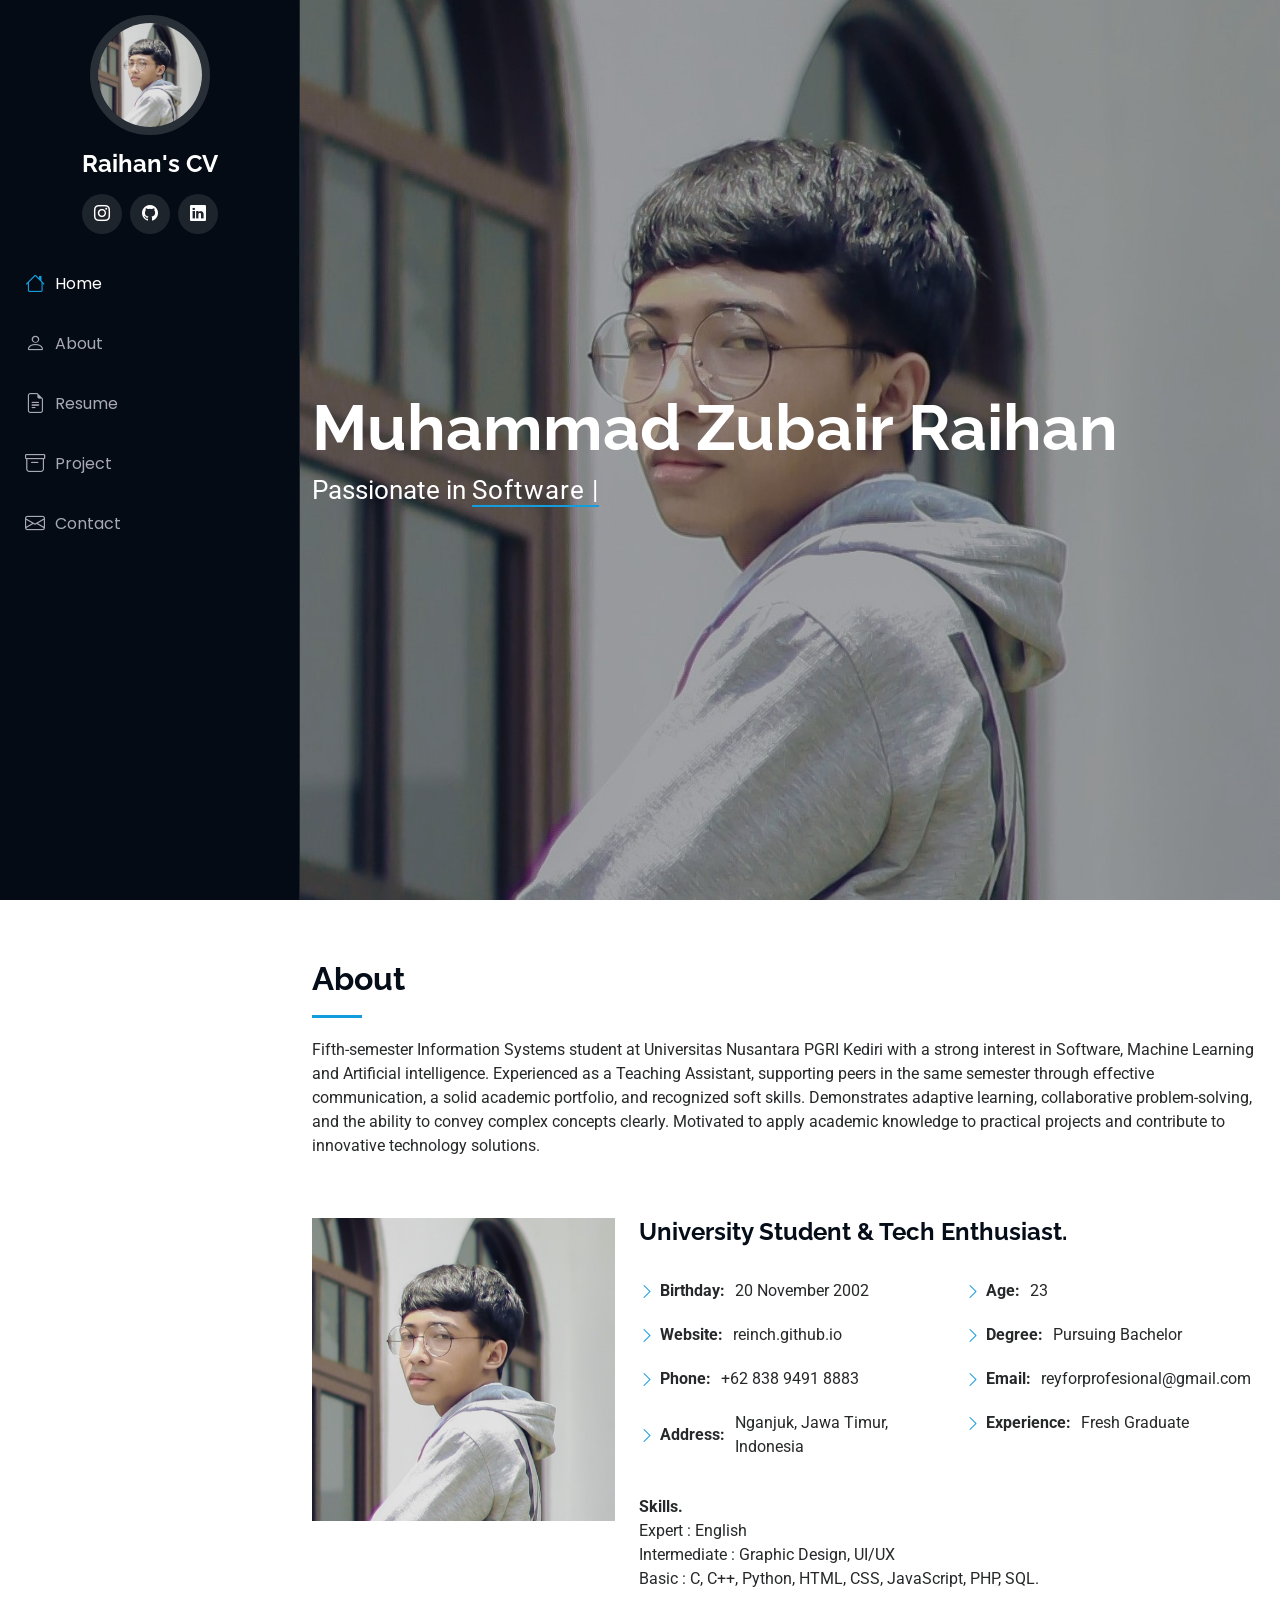
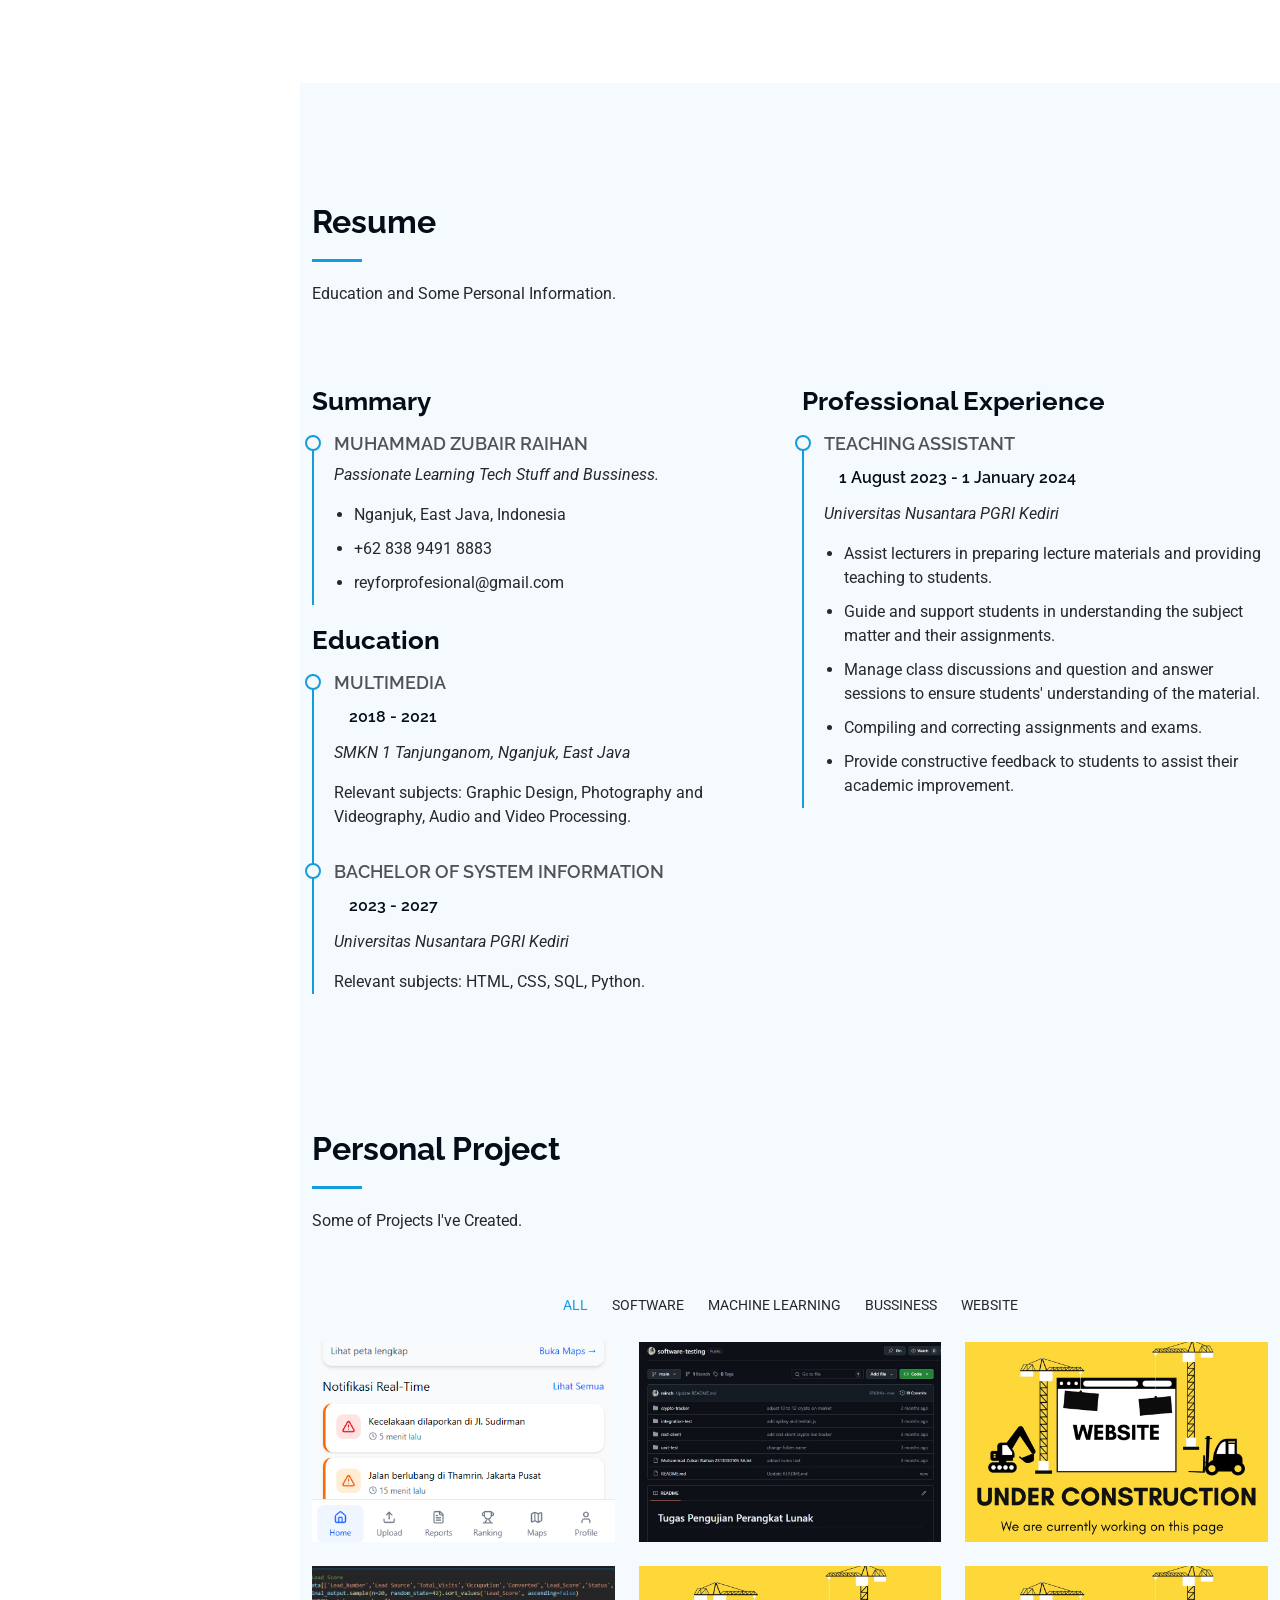
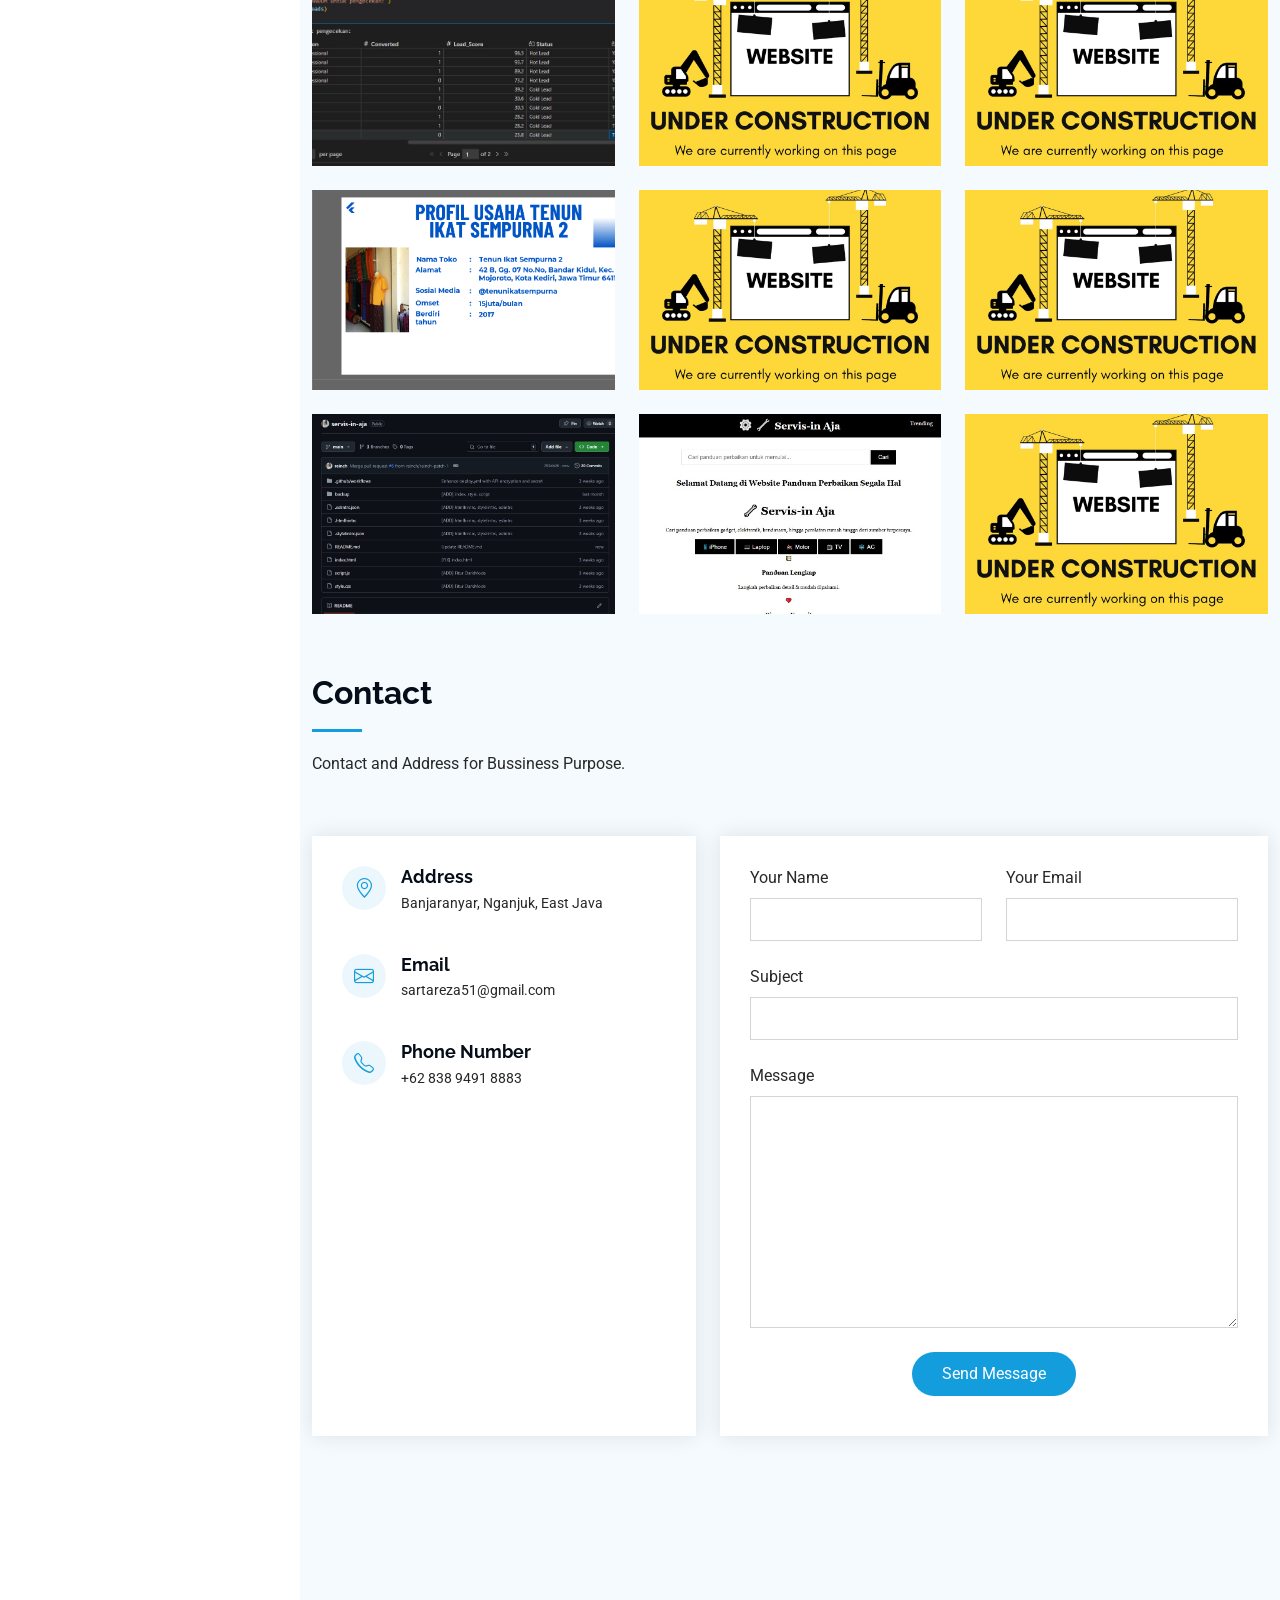
==== index.html @ 05c30c65 "[ADJUST] about" ====
<!DOCTYPE html>
<html lang="en">

<head>
  <meta charset="utf-8">
  <meta content="width=device-width, initial-scale=1.0" name="viewport">
  <title>CV - Muhamamd Zubair Raihan</title>
  <meta content="" name="description">
  <meta content="" name="keywords">

  <!-- Favicons -->
  <link href="assets/img/favicon.png" rel="icon">
  <link href="assets/img/apple-touch-icon.png" rel="apple-touch-icon">

  <!-- Fonts -->
  <link href="https://fonts.googleapis.com" rel="preconnect">
  <link href="https://fonts.gstatic.com" rel="preconnect" crossorigin>
  <link href="https://fonts.googleapis.com/css2?family=Roboto:ital,wght@0,100;0,300;0,400;0,500;0,700;0,900;1,100;1,300;1,400;1,500;1,700;1,900&family=Poppins:ital,wght@0,100;0,200;0,300;0,400;0,500;0,600;0,700;0,800;0,900;1,100;1,200;1,300;1,400;1,500;1,600;1,700;1,800;1,900&family=Raleway:ital,wght@0,100;0,200;0,300;0,400;0,500;0,600;0,700;0,800;0,900;1,100;1,200;1,300;1,400;1,500;1,600;1,700;1,800;1,900&display=swap" rel="stylesheet">

  <!-- Vendor CSS Files -->
  <link href="assets/vendor/bootstrap/css/bootstrap.min.css" rel="stylesheet">
  <link href="assets/vendor/bootstrap-icons/bootstrap-icons.css" rel="stylesheet">
  <link href="assets/vendor/aos/aos.css" rel="stylesheet">
  <link href="assets/vendor/glightbox/css/glightbox.min.css" rel="stylesheet">
  <link href="assets/vendor/swiper/swiper-bundle.min.css" rel="stylesheet">

  <!-- Main CSS File -->
  <link href="assets/css/main.css" rel="stylesheet">

</head>

<body class="index-page">

  <header id="header" class="header dark-background d-flex flex-column">
    <i class="header-toggle d-xl-none bi bi-list"></i>

    <div class="profile-img">
      <img src="assets/img/my-profile-img.jpg" alt="" class="img-fluid rounded-circle">
    </div>

    <a href="index.html" class="logo d-flex align-items-center justify-content-center">
      <!-- Uncomment the line below if you also wish to use an image logo -->
      <!-- <img src="assets/img/logo.png" alt=""> -->
      <h1 class="sitename">Raihan's CV</h1>
    </a>

    <div class="social-links text-center">
      <a href="https://www.instagram.com/mz.raihans/" class="instagram"><i class="bi bi-instagram"></i></a>
      <a href="https://github.com/reinch" class="github"><i class="bi bi-github"></i></a>
      <!-- <a href="https://www.facebook.com/Reyhandelsantrye" class="facebook"><i class="bi bi-facebook"></i></a> -->
      <a href="https://www.linkedin.com/in/muhammad-zubair-raihan-2553182a0/" class="linkedin"><i class="bi bi-linkedin"></i></a>
    </div>

    <nav id="navmenu" class="navmenu">
      <ul>
        <li><a href="#home" class="active"><i class="bi bi-house navicon"></i>Home</a></li>
        <li><a href="#about"><i class="bi bi-person navicon"></i> About</a></li>
        <li><a href="#resume"><i class="bi bi-file-earmark-text navicon"></i> Resume</a></li>
        <li><a href="#portfolio"><i class="bi bi-archive navicon"></i> Project</a></li>
        <li><a href="#contact"><i class="bi bi-envelope navicon"></i> Contact</a></li>
      </ul>
    </nav>

  </header>

  <main class="main">

    <!-- Hero Section -->
    <section id="home" class="home section dark-background">

      <img src="assets/img/home-bg.jpg" alt="" data-aos="fade-in" class="">

      <div class="container" data-aos="fade-up" data-aos-delay="100">
        <h2>Muhammad Zubair Raihan</h2>
        <p>Passionate in <span class="typed" data-typed-items="Software Engineering, Bussiness, Machine Learning, Robotic Automation">Designer</span><span class="typed-cursor typed-cursor--blink" aria-hidden="true"></span><span class="typed-cursor typed-cursor--blink" aria-hidden="true"></span></p>
      </div>

    </section><!-- /Hero Section -->

    <!-- About Section -->
    <section id="about" class="about section">

      <!-- Section Title -->
      <div class="container section-title" data-aos="fade-up">
        <h2>About</h2>
        <p>Fifth-semester Information Systems student at Universitas Nusantara PGRI Kediri with a strong interest in Software, Machine Learning and Artificial intelligence. Experienced as a Teaching Assistant, supporting peers in the same semester through effective communication, a solid academic portfolio, and recognized soft skills. Demonstrates adaptive learning, collaborative problem-solving, and the ability to convey complex concepts clearly. Motivated to apply academic knowledge to practical projects and contribute to innovative technology solutions.</p>
      </div><!-- End Section Title -->

      <div class="container" data-aos="fade-up" data-aos-delay="100">

        <div class="row gy-4 justify-content-center">
          <div class="col-lg-4">
            <img src="assets/img/my-profile-img.jpg" class="img-fluid" alt="">
          </div>
          <div class="col-lg-8 content">
            <h2>University Student &amp; Tech Enthusiast.</h2> <br>
            <!--             <p class="fst-italic py-3">
              A short profile about me :
            </p> -->
            <div class="row">
              <div class="col-lg-6">
                <ul>
                  <li><i class="bi bi-chevron-right"></i> <strong>Birthday:</strong> <span>20 November 2002</span></li>
                  <li><i class="bi bi-chevron-right"></i> <strong>Website:</strong> <span>reinch.github.io</span></li>
                  <li><i class="bi bi-chevron-right"></i> <strong>Phone:</strong> <span>+62 838 9491 8883</span></li>
                  <li><i class="bi bi-chevron-right"></i> <strong>Address:</strong> <span>Nganjuk, Jawa Timur, Indonesia</span></li>
                </ul>
              </div>
              <div class="col-lg-6">
                <ul>
                  <li><i class="bi bi-chevron-right"></i> <strong>Age:</strong> <span>23</span></li>
                  <li><i class="bi bi-chevron-right"></i> <strong>Degree:</strong> <span>Pursuing Bachelor</span></li>
                  <li><i class="bi bi-chevron-right"></i> <strong>Email:</strong> <span>reyforprofesional@gmail.com</span></li>
                  <li><i class="bi bi-chevron-right"></i> <strong>Experience:</strong> <span>Fresh Graduate</span></li>
                </ul>
              </div>
            </div>
            <p class="py-3">
              <b>Skills.</b><br>
              Expert : English <br>
              Intermediate : Graphic Design, UI/UX<br>
              Basic : C, C++, Python, HTML, CSS, JavaScript, PHP, SQL.
            </p>
          </div>
        </div>

      </div>

    </section><!-- /About Section -->

    <!-- Skills Section -->
    <section id="skills" class="skills section light-background">

    <!-- Resume Section -->
    <section id="resume" class="resume section">

      <!-- Section Title -->
      <div class="container section-title" data-aos="fade-up">
        <h2>Resume</h2>
        <p>Education and Some Personal Information.</p>
      </div><!-- End Section Title -->

      <div class="container">

        <div class="row">

          <div class="col-lg-6" data-aos="fade-up" data-aos-delay="100">
            <h3 class="resume-title">Summary</h3>

            <div class="resume-item pb-0">
              <h4>Muhammad Zubair Raihan</h4>
              <p><em>Passionate Learning Tech Stuff and Bussiness.</em></p>
              <ul>
                <li>Nganjuk, East Java, Indonesia</li>
                <li>+62 838 9491 8883</li>
                <li>reyforprofesional@gmail.com</li>
              </ul>
            </div><!-- Edn Resume Item -->

            <h3 class="resume-title">Education</h3>
            <div class="resume-item">
              <h4>Multimedia</h4>
              <h5>2018 - 2021</h5>
              <p><em>SMKN 1 Tanjunganom, Nganjuk, East Java</em></p>
              <p>Relevant subjects: Graphic Design, Photography and Videography, Audio and Video Processing.</p>
            </div><!-- Edn Resume Item -->

            <div class="resume-item">
              <h4>Bachelor of System Information</h4>
              <h5>2023 - 2027</h5>
              <p><em>Universitas Nusantara PGRI Kediri</em></p>
              <p>Relevant subjects: HTML, CSS, SQL, Python.</p>
            </div><!-- Edn Resume Item -->

          </div>

          <div class="col-lg-6" data-aos="fade-up" data-aos-delay="200">
            <h3 class="resume-title">Professional Experience</h3>
            <div class="resume-item">
              <h4>Teaching Assistant</h4>
              <h5>1 August 2023 - 1 January 2024</h5>
              <p><em>Universitas Nusantara PGRI Kediri</em></p>
              <ul>
                  <li>Assist lecturers in preparing lecture materials and providing teaching to students.</li> 
                  <li>Guide and support students in understanding the subject matter and their assignments.</li> 
                  <li>Manage class discussions and question and answer sessions to ensure students' understanding of the material.</li> 
                  <li>Compiling and correcting assignments and exams.</li>
                  <li>Provide constructive feedback to students to assist their academic improvement. </li>
              </ul>
            </div><!-- Edn Resume Item -->

            </div><!-- Edn Resume Item -->

          </div>

        </div>

      </div>

    </section><!-- /Resume Section -->

    <!-- Portfolio Section -->
    <section id="portfolio" class="portfolio section light-background">

      <!-- Section Title -->
      <div class="container section-title" data-aos="fade-up">
        <h2>Personal Project</h2>
        <p>Some of Projects I've Created.</p>
      </div>
      <!-- End Section Title -->

      <div class="container">

        <div class="isotope-layout" data-default-filter="*" data-layout="masonry" data-sort="original-order">

          <ul class="portfolio-filters isotope-filters" data-aos="fade-up" data-aos-delay="100">
            <li data-filter="*" class="filter-active">All </li>
            <li data-filter=".filter-app">Software</li>
            <li data-filter=".filter-product">Machine Learning</li>
            <li data-filter=".filter-branding">Bussiness</li>
            <li data-filter=".filter-books">Website</li>
          </ul><!-- End Portfolio Filters -->

          <div class="row gy-4 isotope-container" data-aos="fade-up" data-aos-delay="200">

            <div class="col-lg-4 col-md-6 portfolio-item isotope-item filter-app">
              <div class="portfolio-content h-100">
                <img src="assets/img/portfolio/app-1.jpg" class="img-fluid" alt="">
                <div class="portfolio-info">
                  <h4>Desain 1</h4>
                  <p>UI/UX Designer AI Safety Road Software</p>
                  <a href="assets/img/portfolio/app-1.jpg" title="App 1" data-gallery="portfolio-gallery-app" class="glightbox preview-link"><i class="bi bi-zoom-in"></i></a>
                  <a href="portfolio-details.html" title="More Details" class="details-link"><i class="bi bi-link-45deg"></i></a>
                </div>
              </div>
            </div><!-- End Portfolio Item -->

                        <div class="col-lg-4 col-md-6 portfolio-item isotope-item filter-app">
              <div class="portfolio-content h-100">
                <img src="assets/img/portfolio/app-2.jpg" class="img-fluid" alt="">
                <div class="portfolio-info">
                  <h4>Software Testing</h4>
                  <p>Testing a Software Using Selenium IDE, Apache Jmeter, and PHP Unit.</p>
                  <a href="assets/img/portfolio/app-2.jpg" title="App 2" data-gallery="portfolio-gallery-app" class="glightbox preview-link"><i class="bi bi-zoom-in"></i></a>
                  <a href="portfolio-details.html" title="More Details" class="details-link"><i class="bi bi-link-45deg"></i></a>
                </div>
              </div>
            </div><!-- End Portfolio Item -->

                        <div class="col-lg-4 col-md-6 portfolio-item isotope-item filter-app">
              <div class="portfolio-content h-100">
                <img src="assets/img/portfolio/app-3.jpg" class="img-fluid" alt="">
                <div class="portfolio-info">
                  <h4>App 3</h4>
                  <p>Lorem ipsum, dolor sit amet consectetur</p>
                  <a href="assets/img/portfolio/app-3.jpg" title="App 3" data-gallery="portfolio-gallery-app" class="glightbox preview-link"><i class="bi bi-zoom-in"></i></a>
                  <a href="portfolio-details.html" title="More Details" class="details-link"><i class="bi bi-link-45deg"></i></a>
                </div>
              </div>
            </div><!-- End Portfolio Item -->

            <div class="col-lg-4 col-md-6 portfolio-item isotope-item filter-product">
              <div class="portfolio-content h-100">
                <img src="assets/img/portfolio/product-1.jpg" class="img-fluid" alt="">
                <div class="portfolio-info">
                  <h4>Machine Learning</h4>
                  <p>Otomisasi Agen Properti</p>
                  <a href="assets/img/portfolio/product-1.jpg" title="Product 1" data-gallery="portfolio-gallery-product" class="glightbox preview-link"><i class="bi bi-zoom-in"></i></a>
                  <a href="portfolio-details.html" title="More Details" class="details-link"><i class="bi bi-link-45deg"></i></a>
                </div>
              </div>
            </div><!-- End Portfolio Item -->

                        <div class="col-lg-4 col-md-6 portfolio-item isotope-item filter-product">
              <div class="portfolio-content h-100">
                <img src="assets/img/portfolio/product-2.jpg" class="img-fluid" alt="">
                <div class="portfolio-info">
                  <h4>Product 2</h4>
                  <p>Lorem ipsum, dolor sit amet consectetur</p>
                  <a href="assets/img/portfolio/product-2.jpg" title="Product 2" data-gallery="portfolio-gallery-product" class="glightbox preview-link"><i class="bi bi-zoom-in"></i></a>
                  <a href="portfolio-details.html" title="More Details" class="details-link"><i class="bi bi-link-45deg"></i></a>
                </div>
              </div>
            </div><!-- End Portfolio Item -->

                        <div class="col-lg-4 col-md-6 portfolio-item isotope-item filter-product">
              <div class="portfolio-content h-100">
                <img src="assets/img/portfolio/product-3.jpg" class="img-fluid" alt="">
                <div class="portfolio-info">
                  <h4>Product 3</h4>
                  <p>Lorem ipsum, dolor sit amet consectetur</p>
                  <a href="assets/img/portfolio/product-3.jpg" title="Product 3" data-gallery="portfolio-gallery-product" class="glightbox preview-link"><i class="bi bi-zoom-in"></i></a>
                  <a href="portfolio-details.html" title="More Details" class="details-link"><i class="bi bi-link-45deg"></i></a>
                </div>
              </div>
            </div><!-- End Portfolio Item -->

            <div class="col-lg-4 col-md-6 portfolio-item isotope-item filter-branding">
              <div class="portfolio-content h-100">
                <img src="assets/img/portfolio/branding-1.jpg" class="img-fluid" alt="">
                <div class="portfolio-info">
                  <h4>Analisa Bisnis</h4>
                  <p>Analisa Bisnis Tenun Ikat Kediri</p>
                  <a href="assets/img/portfolio/branding-1.jpg" title="Branding 1" data-gallery="portfolio-gallery-branding" class="glightbox preview-link"><i class="bi bi-zoom-in"></i></a>
                  <a href="portfolio-details.html" title="More Details" class="details-link"><i class="bi bi-link-45deg"></i></a>
                </div>
              </div>
            </div><!-- End Portfolio Item -->

            <div class="col-lg-4 col-md-6 portfolio-item isotope-item filter-branding">
              <div class="portfolio-content h-100">
                <img src="assets/img/portfolio/branding-2.jpg" class="img-fluid" alt="">
                <div class="portfolio-info">
                  <h4>Branding 2</h4>
                  <p>Lorem ipsum, dolor sit amet consectetur</p>
                  <a href="assets/img/portfolio/branding-2.jpg" title="Branding 2" data-gallery="portfolio-gallery-branding" class="glightbox preview-link"><i class="bi bi-zoom-in"></i></a>
                  <a href="portfolio-details.html" title="More Details" class="details-link"><i class="bi bi-link-45deg"></i></a>
                </div>
              </div>
            </div><!-- End Portfolio Item -->

            <div class="col-lg-4 col-md-6 portfolio-item isotope-item filter-branding">
              <div class="portfolio-content h-100">
                <img src="assets/img/portfolio/branding-3.jpg" class="img-fluid" alt="">
                <div class="portfolio-info">
                  <h4>Branding 3</h4>
                  <p>Lorem ipsum, dolor sit amet consectetur</p>
                  <a href="assets/img/portfolio/branding-3.jpg" title="Branding 2" data-gallery="portfolio-gallery-branding" class="glightbox preview-link"><i class="bi bi-zoom-in"></i></a>
                  <a href="portfolio-details.html" title="More Details" class="details-link"><i class="bi bi-link-45deg"></i></a>
                </div>
              </div>
            </div><!-- End Portfolio Item -->

            <div class="col-lg-4 col-md-6 portfolio-item isotope-item filter-books">
              <div class="portfolio-content h-100">
                <img src="assets/img/portfolio/books-1.jpg" class="img-fluid" alt="">
                <div class="portfolio-info">
                  <h4>Nasa Rest Client</h4>
                  <p>Website Rest Client Dengan Memanfaatkan API Public Nasa.</p>
                  <a href="assets/img/portfolio/books-1.jpg" title="Branding 1" data-gallery="portfolio-gallery-book" class="glightbox preview-link"><i class="bi bi-zoom-in"></i></a>
                  <a href="portfolio-details.html" title="More Details" class="details-link"><i class="bi bi-link-45deg"></i></a>
                </div>
              </div>
            </div><!-- End Portfolio Item -->

            <div class="col-lg-4 col-md-6 portfolio-item isotope-item filter-books">
              <div class="portfolio-content h-100">
                <img src="assets/img/portfolio/books-2.jpg" class="img-fluid" alt="">
                <div class="portfolio-info">
                  <h4>Servisin Aja Rest Client Website</h4>
                  <p>Website Pencarian Segala Jenis Perbaikan Dengan Menggunakan Public API ifixit.</p>
                  <a href="assets/img/portfolio/books-2.jpg" title="Branding 2" data-gallery="portfolio-gallery-book" class="glightbox preview-link"><i class="bi bi-zoom-in"></i></a>
                  <a href="portfolio-details.html" title="More Details" class="details-link"><i class="bi bi-link-45deg"></i></a>
                </div>
              </div>
            </div><!-- End Portfolio Item -->

            <div class="col-lg-4 col-md-6 portfolio-item isotope-item filter-books">
              <div class="portfolio-content h-100">
                <img src="assets/img/portfolio/books-3.jpg" class="img-fluid" alt="">
                <div class="portfolio-info">
                  <h4>Books 3</h4>
                  <p>Lorem ipsum, dolor sit amet consectetur</p>
                  <a href="assets/img/portfolio/books-3.jpg" title="Branding 3" data-gallery="portfolio-gallery-book" class="glightbox preview-link"><i class="bi bi-zoom-in"></i></a>
                  <a href="portfolio-details.html" title="More Details" class="details-link"><i class="bi bi-link-45deg"></i></a>
                </div>
              </div>
            </div><!-- End Portfolio Item -->

          </div><!-- End Portfolio Container -->

        </div>

      </div>

    <!-- Contact Section -->
    <section id="contact" class="contact section">

      <!-- Section Title -->
      <div class="container section-title" data-aos="fade-up">
        <h2>Contact</h2>
        <p>Contact and Address for Bussiness Purpose.</p>
      </div><!-- End Section Title -->

      <div class="container" data-aos="fade-up" data-aos-delay="100">

        <div class="row gy-4">

          <div class="col-lg-5">

            <div class="info-wrap">
              <div class="info-item d-flex" data-aos="fade-up" data-aos-delay="200">
                <i class="bi bi-geo-alt flex-shrink-0"></i>
                <div>
                  <h3>Address</h3>
                  <p>Banjaranyar, Nganjuk, East Java</p>
                </div>
              </div><!-- End Info Item -->

              <div class="info-item d-flex" data-aos="fade-up" data-aos-delay="300">
                <i class="bi bi-envelope flex-shrink-0"></i>
                <div>
                  <h3>Email</h3>
                  <p>sartareza51@gmail.com</p>
                </div>
              </div><!-- End Info Item -->

              <div class="info-item d-flex" data-aos="fade-up" data-aos-delay="400">
                <i class="bi bi-telephone flex-shrink-0"></i>
                <div>
                  <h3>Phone Number</h3>
                  <p>+62 838 9491 8883</p>
                </div>
              </div><!-- End Info Item -->

              <iframe src="https://www.google.com/maps/embed?pb=!1m14!1m12!1m3!1d988.6064038178114!2d111.9913682015948!3d-7.637294109915588!2m3!1f0!2f0!3f0!3m2!1i1024!2i768!4f13.1!5e0!3m2!1sid!2sid!4v1747276596445!5m2!1sid!2sid" frameborder="0" style="border:0; width: 100%; height: 270px;" allowfullscreen="" loading="lazy" referrerpolicy="no-referrer-when-downgrade"></iframe>
            </div>
          </div>

          <div class="col-lg-7">
            <form action="forms/contact.php" method="post" class="php-email-form" data-aos="fade-up" data-aos-delay="200">
              <div class="row gy-4">

                <div class="col-md-6">
                  <label for="name-field" class="pb-2">Your Name</label>
                  <input type="text" name="name" id="name-field" class="form-control" required="">
                </div>

                <div class="col-md-6">
                  <label for="email-field" class="pb-2">Your Email</label>
                  <input type="email" class="form-control" name="email" id="email-field" required="">
                </div>

                <div class="col-md-12">
                  <label for="subject-field" class="pb-2">Subject</label>
                  <input type="text" class="form-control" name="subject" id="subject-field" required="">
                </div>

                <div class="col-md-12">
                  <label for="message-field" class="pb-2">Message</label>
                  <textarea class="form-control" name="message" rows="10" id="message-field" required=""></textarea>
                </div>

                <div class="col-md-12 text-center">
                  <div class="loading">Loading</div>
                  <div class="error-message"></div>
                  <div class="sent-message">Your message has been sent. Thank you!</div>

                  <button type="submit">Send Message</button>
                </div>

              </div>
            </form>
          </div><!-- End Contact Form -->

        </div>

      </div>

    </section><!-- /Contact Section -->

  </main>

  <!-- Scroll Top -->
  <a href="#" id="scroll-top" class="scroll-top d-flex align-items-center justify-content-center"><i class="bi bi-arrow-up-short"></i></a>

  <!-- Preloader -->
  <div id="preloader"></div>

  <!-- Vendor JS Files -->
  <script src="assets/vendor/bootstrap/js/bootstrap.bundle.min.js"></script>
  <script src="assets/vendor/php-email-form/validate.js"></script>
  <script src="assets/vendor/aos/aos.js"></script>
  <script src="assets/vendor/typed.js/typed.umd.js"></script>
  <script src="assets/vendor/purecounter/purecounter_vanilla.js"></script>
  <script src="assets/vendor/waypoints/noframework.waypoints.js"></script>
  <script src="assets/vendor/glightbox/js/glightbox.min.js"></script>
  <script src="assets/vendor/imagesloaded/imagesloaded.pkgd.min.js"></script>
  <script src="assets/vendor/isotope-layout/isotope.pkgd.min.js"></script>
  <script src="assets/vendor/swiper/swiper-bundle.min.js"></script>

  <!-- Main JS File -->
  <script src="assets/js/main.js"></script>

</body>

</html>
---- assets/css/main.css ----
/**
* Template Name: iPortfolio
* Template URL: https://bootstrapmade.com/iportfolio-bootstrap-portfolio-websites-template/
* Updated: Jun 29 2024 with Bootstrap v5.3.3
* Author: BootstrapMade.com
* License: https://bootstrapmade.com/license/
*/

/*--------------------------------------------------------------
# Font & Color Variables
# Help: https://bootstrapmade.com/color-system/
--------------------------------------------------------------*/
/* Fonts */
:root {
  --default-font: "Roboto",  system-ui, -apple-system, "Segoe UI", Roboto, "Helvetica Neue", Arial, "Noto Sans", "Liberation Sans", sans-serif, "Apple Color Emoji", "Segoe UI Emoji", "Segoe UI Symbol", "Noto Color Emoji";
  --heading-font: "Raleway",  sans-serif;
  --nav-font: "Poppins",  sans-serif;
}

/* Global Colors - The following color variables are used throughout the website. Updating them here will change the color scheme of the entire website */
:root { 
  --background-color: #ffffff; /* Background color for the entire website, including individual sections */
  --default-color: #272829; /* Default color used for the majority of the text content across the entire website */
  --heading-color: #050d18; /* Color for headings, subheadings and title throughout the website */
  --accent-color: #149ddd; /* Accent color that represents your brand on the website. It's used for buttons, links, and other elements that need to stand out */
  --surface-color: #ffffff; /* The surface color is used as a background of boxed elements within sections, such as cards, icon boxes, or other elements that require a visual separation from the global background. */
  --contrast-color: #ffffff; /* Contrast color for text, ensuring readability against backgrounds of accent, heading, or default colors. */
}

/* Nav Menu Colors - The following color variables are used specifically for the navigation menu. They are separate from the global colors to allow for more customization options */
:root {
  --nav-color: #a8a9b4;  /* The default color of the main navmenu links */
  --nav-hover-color: #ffffff; /* Applied to main navmenu links when they are hovered over or active */
  --nav-mobile-background-color: #040b14; /* Used as the background color for mobile navigation menu */
  --nav-dropdown-background-color: #040b14; /* Used as the background color for dropdown items that appear when hovering over primary navigation items */
  --nav-dropdown-color: #a8a9b4; /* Used for navigation links of the dropdown items in the navigation menu. */
  --nav-dropdown-hover-color: #ffffff; /* Similar to --nav-hover-color, this color is applied to dropdown navigation links when they are hovered over. */
}

/* Color Presets - These classes override global colors when applied to any section or element, providing reuse of the sam color scheme. */

.light-background {
  --background-color: #f4fafd;
  --surface-color: #ffffff;
}

.dark-background {
  --background-color: #040b14;
  --default-color: #ffffff;
  --heading-color: #ffffff;
  --surface-color: #151f2b;
  --contrast-color: #ffffff;
}

/* Smooth scroll */
:root {
  scroll-behavior: smooth;
}

/*--------------------------------------------------------------
# General Styling & Shared Classes
--------------------------------------------------------------*/
body {
  color: var(--default-color);
  background-color: var(--background-color);
  font-family: var(--default-font);
}

a {
  color: var(--accent-color);
  text-decoration: none;
  transition: 0.3s;
}

a:hover {
  color: color-mix(in srgb, var(--accent-color), transparent 25%);
  text-decoration: none;
}

h1,
h2,
h3,
h4,
h5,
h6 {
  color: var(--heading-color);
  font-family: var(--heading-font);
}

/* PHP Email Form Messages
------------------------------*/
.php-email-form .error-message {
  display: none;
  background: #df1529;
  color: #ffffff;
  text-align: left;
  padding: 15px;
  margin-bottom: 24px;
  font-weight: 600;
}

.php-email-form .sent-message {
  display: none;
  color: #ffffff;
  background: #059652;
  text-align: center;
  padding: 15px;
  margin-bottom: 24px;
  font-weight: 600;
}

.php-email-form .loading {
  display: none;
  background: var(--surface-color);
  text-align: center;
  padding: 15px;
  margin-bottom: 24px;
}

.php-email-form .loading:before {
  content: "";
  display: inline-block;
  border-radius: 50%;
  width: 24px;
  height: 24px;
  margin: 0 10px -6px 0;
  border: 3px solid var(--accent-color);
  border-top-color: var(--surface-color);
  animation: php-email-form-loading 1s linear infinite;
}

@keyframes php-email-form-loading {
  0% {
    transform: rotate(0deg);
  }

  100% {
    transform: rotate(360deg);
  }
}

/*--------------------------------------------------------------
# Global Header
--------------------------------------------------------------*/
.header {
  color: var(--default-color);
  background-color: var(--background-color);
  position: fixed;
  top: 0;
  left: 0;
  bottom: 0;
  padding: 0 15px;
  width: 300px;
  transition: all ease-in-out 0.3s;
  overflow-y: auto;
  z-index: 997;
  border-right: 1px solid color-mix(in srgb, var(--default-color), transparent 90%);
}

.header .profile-img img {
  margin: 15px auto;
  display: block;
  width: 120px;
  border: 8px solid color-mix(in srgb, var(--default-color), transparent 85%);
}

.header .logo {
  line-height: 1;
  margin-bottom: 15px;
}

.header .logo img {
  max-height: 32px;
  margin-right: 8px;
}

.header .logo h1 {
  font-size: 24px;
  margin: 0;
  font-weight: 700;
  color: var(--heading-color);
}

.header .social-links {
  margin: 0 0 20px 0;
}

.header .social-links a {
  font-size: 16px;
  display: inline-flex;
  align-items: center;
  justify-content: center;
  background: color-mix(in srgb, var(--default-color), transparent 90%);
  color: var(--default-color);
  margin: 0 2px;
  border-radius: 50%;
  text-align: center;
  width: 40px;
  height: 40px;
  transition: 0.3s;
}

.header .social-links a:hover {
  color: var(--contrast-color);
  background: var(--accent-color);
}

@media (min-width: 1200px) {

  .header~main,
  .header~#footer {
    margin-left: 300px;
  }
}

@media (max-width: 1199px) {
  .header {
    left: -100%;
  }
}

.header.header-show {
  left: 0;
}

.header .header-toggle {
  color: var(--contrast-color);
  background-color: var(--accent-color);
  font-size: 22px;
  display: flex;
  align-items: center;
  justify-content: center;
  width: 40px;
  height: 40px;
  border-radius: 50%;
  cursor: pointer;
  position: fixed;
  top: 15px;
  right: 15px;
  z-index: 9999;
  transition: background-color 0.3s;
}

.header .header-toggle:hover {
  color: var(--contrast-color);
  background-color: color-mix(in srgb, var(--accent-color) 90%, white 15%);
}

/*--------------------------------------------------------------
# Navigation Menu
--------------------------------------------------------------*/
.mobile-nav-toggle {
  display: none;
}

.navmenu {
  padding: 0;
  z-index: 9997;
}

.navmenu ul {
  list-style: none;
  padding: 0 0 20px 0;
  margin: 0;
}

.navmenu a,
.navmenu a:focus {
  color: var(--nav-color);
  padding: 15px 10px;
  font-family: var(--nav-font);
  font-size: 16px;
  font-weight: 400;
  display: flex;
  align-items: center;
  white-space: nowrap;
  transition: 0.3s;
  width: 100%;
}

.navmenu a .navicon,
.navmenu a:focus .navicon {
  font-size: 20px;
  margin-right: 10px;
}

.navmenu a .toggle-dropdown,
.navmenu a:focus .toggle-dropdown {
  font-size: 12px;
  line-height: 0;
  margin-left: auto;
  width: 30px;
  height: 30px;
  display: flex;
  align-items: center;
  justify-content: center;
  border-radius: 50%;
  transition: 0.3s;
  flex-shrink: 0;
  background-color: color-mix(in srgb, var(--accent-color), transparent 90%);
}

.navmenu a .toggle-dropdown:hover,
.navmenu a:focus .toggle-dropdown:hover {
  background-color: var(--accent-color);
  color: var(--contrast-color);
}

.navmenu a:hover,
.navmenu .active,
.navmenu .active:focus {
  color: var(--nav-hover-color);
}

.navmenu a:hover .navicon,
.navmenu .active .navicon,
.navmenu .active:focus .navicon {
  color: var(--accent-color);
}

.navmenu .active .toggle-dropdown,
.navmenu .active:focus .toggle-dropdown {
  background-color: var(--accent-color);
  color: var(--contrast-color);
  transform: rotate(180deg);
}

.navmenu .dropdown {
  display: block;
}

.navmenu .dropdown a,
.navmenu .dropdown a:focus {
  color: --nav-dropdown-color;
}

.navmenu .dropdown a:hover,
.navmenu .dropdown .active,
.navmenu .dropdown .active:focus {
  color: var(--nav-dropdown-hover-color);
}

.navmenu .dropdown ul {
  position: static;
  display: none;
  z-index: 99;
  padding: 5px 10px;
  margin: 5px 10px;
  background-color: var(--nav-dropdown-background-color);
  border: 1px solid color-mix(in srgb, var(--default-color), transparent 90%);
  box-shadow: none;
  transition: all 0.5s ease-in-out;
}

.navmenu .dropdown ul ul {
  background-color: rgba(33, 37, 41, 0.1);
}

.navmenu .dropdown>.dropdown-active {
  display: block;
  background-color: rgba(33, 37, 41, 0.03);
}

/*--------------------------------------------------------------
# Global Footer
--------------------------------------------------------------*/
.footer {
  color: var(--default-color);
  background-color: var(--background-color);
  font-size: 14px;
  padding: 40px 0;
  position: relative;
  border-top: 1px solid color-mix(in srgb, var(--default-color), transparent 90%);
}

.footer .copyright p {
  margin-bottom: 0;
}

.footer .credits {
  margin-top: 4px;
  font-size: 13px;
  text-align: center;
}

/*--------------------------------------------------------------
# Preloader
--------------------------------------------------------------*/
#preloader {
  position: fixed;
  inset: 0;
  z-index: 999999;
  overflow: hidden;
  background: var(--background-color);
  transition: all 0.6s ease-out;
}

#preloader:before {
  content: "";
  position: fixed;
  top: calc(50% - 30px);
  left: calc(50% - 30px);
  border: 6px solid #ffffff;
  border-color: var(--accent-color) transparent var(--accent-color) transparent;
  border-radius: 50%;
  width: 60px;
  height: 60px;
  animation: animate-preloader 1.5s linear infinite;
}

@keyframes animate-preloader {
  0% {
    transform: rotate(0deg);
  }

  100% {
    transform: rotate(360deg);
  }
}

/*--------------------------------------------------------------
# Scroll Top Button
--------------------------------------------------------------*/
.scroll-top {
  position: fixed;
  visibility: hidden;
  opacity: 0;
  right: 15px;
  bottom: -15px;
  z-index: 99999;
  background-color: var(--accent-color);
  width: 44px;
  height: 44px;
  border-radius: 50px;
  transition: all 0.4s;
}

.scroll-top i {
  font-size: 24px;
  color: var(--contrast-color);
  line-height: 0;
}

.scroll-top:hover {
  background-color: color-mix(in srgb, var(--accent-color), transparent 20%);
  color: var(--contrast-color);
}

.scroll-top.active {
  visibility: visible;
  opacity: 1;
  bottom: 15px;
}

/*--------------------------------------------------------------
# Disable aos animation delay on mobile devices
--------------------------------------------------------------*/
@media screen and (max-width: 768px) {
  [data-aos-delay] {
    transition-delay: 0 !important;
  }
}

/*--------------------------------------------------------------
# Global Page Titles & Breadcrumbs
--------------------------------------------------------------*/
.page-title {
  color: var(--default-color);
  background-color: var(--background-color);
  padding: 25px 0;
  position: relative;
}

.page-title h1 {
  font-size: 24px;
  font-weight: 700;
}

.page-title .breadcrumbs ol {
  display: flex;
  flex-wrap: wrap;
  list-style: none;
  padding: 0;
  margin: 0;
  font-size: 14px;
  font-weight: 400;
}

.page-title .breadcrumbs ol li+li {
  padding-left: 10px;
}

.page-title .breadcrumbs ol li+li::before {
  content: "/";
  display: inline-block;
  padding-right: 10px;
  color: color-mix(in srgb, var(--default-color), transparent 70%);
}

/*--------------------------------------------------------------
# Global Sections
--------------------------------------------------------------*/
section,
.section {
  color: var(--default-color);
  background-color: var(--background-color);
  padding: 60px 0;
  overflow: clip;
}

/*--------------------------------------------------------------
# Global Section Titles
--------------------------------------------------------------*/
.section-title {
  padding-bottom: 60px;
  position: relative;
}

.section-title h2 {
  font-size: 32px;
  font-weight: 700;
  margin-bottom: 20px;
  padding-bottom: 20px;
  position: relative;
}

.section-title h2:after {
  content: "";
  position: absolute;
  display: block;
  width: 50px;
  height: 3px;
  background: var(--accent-color);
  left: 0;
  bottom: 0;
}

.section-title p {
  margin-bottom: 0;
}

/*--------------------------------------------------------------
# Home Section
--------------------------------------------------------------*/
.home {
  width: 100%;
  min-height: 100vh;
  position: relative;
  padding: 80px 0;
  display: flex;
  align-items: center;
  justify-content: center;
}

.home img {
  position: absolute;
  inset: 0;
  display: block;
  width: 100%;
  height: 100%;
  object-fit: cover;
  z-index: 1;
}

.home:before {
  content: "";
  background: color-mix(in srgb, var(--background-color), transparent 70%);
  position: absolute;
  inset: 0;
  z-index: 2;
}

.home .container {
  position: relative;
  z-index: 3;
}

.home h2 {
  margin: 0;
  font-size: 64px;
  font-weight: 700;
}

.home p {
  margin: 5px 0 0 0;
  font-size: 26px;
}

.home p span {
  letter-spacing: 1px;
  border-bottom: 2px solid var(--accent-color);
}

.home .social-links {
  margin-top: 25px;
}

.home .social-links a {
  font-size: 24px;
  display: inline-block;
  color: color-mix(in srgb, var(--default-color), transparent 50%);
  line-height: 1;
  margin-right: 20px;
  transition: 0.3s;
}

.home .social-links a:hover {
  color: var(--accent-color);
}

@media (max-width: 768px) {
  .home h2 {
    font-size: 32px;
  }

  .home p {
    font-size: 20px;
  }
}

/*--------------------------------------------------------------
# About Section
--------------------------------------------------------------*/
.about .content h2 {
  font-weight: 700;
  font-size: 24px;
}

.about .content ul {
  list-style: none;
  padding: 0;
}

.about .content ul li {
  margin-bottom: 20px;
  display: flex;
  align-items: center;
}

.about .content ul strong {
  margin-right: 10px;
}

.about .content ul i {
  font-size: 16px;
  margin-right: 5px;
  color: var(--accent-color);
  line-height: 0;
}

/*--------------------------------------------------------------
# Stats Section
--------------------------------------------------------------*/
.stats .stats-item {
  padding: 30px;
  width: 100%;
}

.stats .stats-item i {
  color: var(--accent-color);
  display: block;
  font-size: 44px;
  float: left;
  line-height: 0;
}

.stats .stats-item .purecounter {
  color: var(--heading-color);
  font-size: 48px;
  line-height: 40px;
  display: block;
  font-weight: 700;
  margin-left: 60px;
}

.stats .stats-item p {
  color: color-mix(in srgb, var(--default-color), transparent 40%);
  padding: 15px 0 0 0;
  margin: 0 0 0 60px;
  font-family: var(--heading-font);
  font-size: 14px;
}

/*--------------------------------------------------------------
# Skills Section
--------------------------------------------------------------*/
.skills .progress {
  height: 60px;
  display: block;
  background: none;
  border-radius: 0;
}

.skills .progress .skill {
  color: var(--heading-color);
  padding: 0;
  margin: 0 0 6px 0;
  text-transform: uppercase;
  display: block;
  font-weight: 600;
  font-family: var(--heading-font);
}

.skills .progress .skill .val {
  float: right;
  font-style: normal;
}

.skills .progress-bar-wrap {
  background: color-mix(in srgb, var(--default-color), transparent 90%);
  height: 10px;
}

.skills .progress-bar {
  width: 1px;
  height: 10px;
  transition: 0.9s;
  background-color: var(--accent-color);
}

/*--------------------------------------------------------------
# Resume Section
--------------------------------------------------------------*/
.resume .resume-title {
  color: var(--heading-color);
  font-size: 26px;
  font-weight: 700;
  margin-top: 20px;
  margin-bottom: 20px;
}

.resume .resume-item {
  padding: 0 0 20px 20px;
  margin-top: -2px;
  border-left: 2px solid var(--accent-color);
  position: relative;
}

.resume .resume-item h4 {
  line-height: 18px;
  font-size: 18px;
  font-weight: 600;
  text-transform: uppercase;
  color: color-mix(in srgb, var(--default-color), transparent 20%);
  margin-bottom: 10px;
}

.resume .resume-item h5 {
  font-size: 16px;
  padding: 5px 15px;
  display: inline-block;
  font-weight: 600;
  margin-bottom: 10px;
}

.resume .resume-item ul {
  padding-left: 20px;
}

.resume .resume-item ul li {
  padding-bottom: 10px;
}

.resume .resume-item:last-child {
  padding-bottom: 0;
}

.resume .resume-item::before {
  content: "";
  position: absolute;
  width: 16px;
  height: 16px;
  border-radius: 50px;
  left: -9px;
  top: 0;
  background: var(--background-color);
  border: 2px solid var(--accent-color);
}

/*--------------------------------------------------------------
# Portfolio Section
--------------------------------------------------------------*/
.portfolio .portfolio-filters {
  padding: 0;
  margin: 0 auto 20px auto;
  list-style: none;
  text-align: center;
}

.portfolio .portfolio-filters li {
  cursor: pointer;
  display: inline-block;
  padding: 0;
  font-size: 14px;
  font-weight: 400;
  margin: 0 10px;
  line-height: 1;
  text-transform: uppercase;
  margin-bottom: 10px;
  transition: all 0.3s ease-in-out;
}

.portfolio .portfolio-filters li:hover,
.portfolio .portfolio-filters li.filter-active {
  color: var(--accent-color);
}

.portfolio .portfolio-filters li:first-child {
  margin-left: 0;
}

.portfolio .portfolio-filters li:last-child {
  margin-right: 0;
}

@media (max-width: 575px) {
  .portfolio .portfolio-filters li {
    font-size: 14px;
    margin: 0 5px;
  }
}

.portfolio .portfolio-content {
  position: relative;
  overflow: hidden;
  min-height: 100px; /* sesuaikan dengan kebutuhan */
  display: flex;
  flex-direction: column;
  justify-content: space-between;

}

.portfolio .portfolio-content img {
  width: 100%;
  height: 200px; /* atau gunakan aspect-ratio */
  object-fit: cover;
}

.portfolio .portfolio-info {
  flex-grow: 1;
  padding: 15px;
  display: flex;
  flex-direction: column;
  justify-content: space-between;
}


.portfolio .portfolio-content .portfolio-info {
  opacity: 0;
  position: absolute;
  inset: 0;
  z-index: 3;
  transition: all ease-in-out 0.3s;
  background: rgba(0, 0, 0, 0.6);
  padding: 15px;
}

.portfolio .portfolio-content .portfolio-info h4 {
  font-size: 14px;
  padding: 5px 10px;
  font-weight: 400;
  color: #ffffff;
  display: inline-block;
  background-color: var(--accent-color);
}

.portfolio .portfolio-content .portfolio-info p {
  position: absolute;
  bottom: 10px;
  text-align: center;
  display: inline-block;
  left: 0;
  right: 0;
  font-size: 16px;
  font-weight: 600;
  color: rgba(255, 255, 255, 0.8);
}

.portfolio .portfolio-content .portfolio-info .preview-link,
.portfolio .portfolio-content .portfolio-info .details-link {
  position: absolute;
  left: calc(50% - 40px);
  font-size: 26px;
  top: calc(50% - 14px);
  color: #fff;
  transition: 0.3s;
  line-height: 1.2;
}

.portfolio .portfolio-content .portfolio-info .preview-link:hover,
.portfolio .portfolio-content .portfolio-info .details-link:hover {
  color: var(--accent-color);
}

.portfolio .portfolio-content .portfolio-info .details-link {
  left: 50%;
  font-size: 34px;
  line-height: 0;
}

.portfolio .portfolio-content:hover .portfolio-info {
  opacity: 1;
}

.portfolio .portfolio-content:hover img {
  transform: scale(1.1);
}

/*--------------------------------------------------------------
# Services Section
--------------------------------------------------------------*/
.services .service-item {
  position: relative;
}

.services .service-item .icon {
  background: var(--accent-color);
  display: flex;
  align-items: center;
  justify-content: center;
  width: 54px;
  height: 54px;
  border-radius: 50%;
  transition: 0.5s;
  border: 1px solid var(--accent-color);
  margin-right: 20px;
}

.services .service-item .icon i {
  color: var(--contrast-color);
  font-size: 24px;
  line-height: 0;
}

.services .service-item:hover .icon {
  background: var(--surface-color);
}

.services .service-item:hover .icon i {
  color: var(--accent-color);
}

.services .service-item .title {
  font-weight: 700;
  margin-bottom: 15px;
  font-size: 18px;
}

.services .service-item .title a {
  color: var(--heading-color);
}

.services .service-item .title a:hover {
  color: var(--accent-color);
}

.services .service-item .description {
  line-height: 24px;
  font-size: 14px;
}

/*--------------------------------------------------------------
# Testimonials Section
--------------------------------------------------------------*/
.testimonials .testimonials-carousel,
.testimonials .testimonials-slider {
  overflow: hidden;
}

.testimonials .testimonial-item {
  box-sizing: content-box;
  text-align: center;
  min-height: 320px;
}

.testimonials .testimonial-item .testimonial-img {
  width: 90px;
  border-radius: 50%;
  margin: 0 auto;
}

.testimonials .testimonial-item h3 {
  font-size: 18px;
  font-weight: bold;
  margin: 10px 0 5px 0;
}

.testimonials .testimonial-item h4 {
  font-size: 14px;
  color: color-mix(in srgb, var(--default-color), transparent 20%);
  margin: 0;
}

.testimonials .testimonial-item .quote-icon-left,
.testimonials .testimonial-item .quote-icon-right {
  color: color-mix(in srgb, var(--accent-color), transparent 40%);
  font-size: 26px;
  line-height: 0;
}

.testimonials .testimonial-item .quote-icon-left {
  display: inline-block;
  left: -5px;
  position: relative;
}

.testimonials .testimonial-item .quote-icon-right {
  display: inline-block;
  right: -5px;
  position: relative;
  top: 10px;
  transform: scale(-1, -1);
}

.testimonials .testimonial-item p {
  font-style: italic;
  margin: 0 15px 15px 15px;
  padding: 20px;
  background-color: var(--surface-color);
  position: relative;
  margin-bottom: 35px;
  border-radius: 6px;
  box-shadow: 0px 2px 15px rgba(0, 0, 0, 0.1);
}

.testimonials .testimonial-item p::after {
  content: "";
  width: 0;
  height: 0;
  border-top: 20px solid var(--surface-color);
  border-right: 20px solid transparent;
  border-left: 20px solid transparent;
  position: absolute;
  bottom: -20px;
  left: calc(50% - 20px);
}

.testimonials .swiper-wrapper {
  height: auto;
}

.testimonials .swiper-pagination {
  margin-top: 40px;
  position: relative;
}

.testimonials .swiper-pagination .swiper-pagination-bullet {
  width: 12px;
  height: 12px;
  background-color: var(--background-color);
  opacity: 1;
  border: 1px solid var(--accent-color);
}

.testimonials .swiper-pagination .swiper-pagination-bullet-active {
  background-color: var(--accent-color);
}

/*--------------------------------------------------------------
# Contact Section
--------------------------------------------------------------*/
.contact .info-wrap {
  background-color: var(--surface-color);
  box-shadow: 0px 0px 20px rgba(0, 0, 0, 0.1);
  padding: 30px;
}

@media (max-width: 575px) {
  .contact .info-wrap {
    padding: 20px;
  }
}

.contact .info-item {
  margin-bottom: 40px;
}

.contact .info-item i {
  font-size: 20px;
  color: var(--accent-color);
  background: color-mix(in srgb, var(--accent-color), transparent 92%);
  width: 44px;
  height: 44px;
  display: flex;
  justify-content: center;
  align-items: center;
  border-radius: 50px;
  transition: all 0.3s ease-in-out;
  margin-right: 15px;
}

.contact .info-item h3 {
  padding: 0;
  font-size: 18px;
  font-weight: 700;
  margin-bottom: 5px;
}

.contact .info-item p {
  padding: 0;
  margin-bottom: 0;
  font-size: 14px;
}

.contact .info-item:hover i {
  background: var(--accent-color);
  color: var(--contrast-color);
}

.contact .php-email-form {
  background-color: var(--surface-color);
  height: 100%;
  padding: 30px;
  box-shadow: 0px 0px 20px rgba(0, 0, 0, 0.1);
}

@media (max-width: 575px) {
  .contact .php-email-form {
    padding: 20px;
  }
}

.contact .php-email-form input[type=text],
.contact .php-email-form input[type=email],
.contact .php-email-form textarea {
  font-size: 14px;
  padding: 10px 15px;
  box-shadow: none;
  border-radius: 0;
  color: var(--default-color);
  background-color: var(--surface-color);
  border-color: color-mix(in srgb, var(--default-color), transparent 80%);
}

.contact .php-email-form input[type=text]:focus,
.contact .php-email-form input[type=email]:focus,
.contact .php-email-form textarea:focus {
  border-color: var(--accent-color);
}

.contact .php-email-form input[type=text]::placeholder,
.contact .php-email-form input[type=email]::placeholder,
.contact .php-email-form textarea::placeholder {
  color: color-mix(in srgb, var(--default-color), transparent 70%);
}

.contact .php-email-form button[type=submit] {
  color: var(--contrast-color);
  background: var(--accent-color);
  border: 0;
  padding: 10px 30px;
  transition: 0.4s;
  border-radius: 50px;
}

.contact .php-email-form button[type=submit]:hover {
  background: color-mix(in srgb, var(--accent-color), transparent 25%);
}

/*--------------------------------------------------------------
# Portfolio Details Section
--------------------------------------------------------------*/
.portfolio-details .portfolio-details-slider img {
  width: 100%;
}

.portfolio-details .portfolio-details-slider .swiper-pagination {
  margin-top: 20px;
  position: relative;
}

.portfolio-details .portfolio-details-slider .swiper-pagination .swiper-pagination-bullet {
  width: 12px;
  height: 12px;
  background-color: color-mix(in srgb, var(--default-color), transparent 85%);
  opacity: 1;
}

.portfolio-details .portfolio-details-slider .swiper-pagination .swiper-pagination-bullet-active {
  background-color: var(--accent-color);
}

.portfolio-details .portfolio-info {
  padding: 30px;
  box-shadow: 0px 0 30px rgba(0, 0, 0, 0.1);
}

.portfolio-details .portfolio-info h3 {
  font-size: 22px;
  font-weight: 700;
  margin-bottom: 20px;
  padding-bottom: 20px;
  border-bottom: 1px solid color-mix(in srgb, var(--default-color), transparent 85%);
}

.portfolio-details .portfolio-info ul {
  list-style: none;
  padding: 0;
  font-size: 15px;
}

.portfolio-details .portfolio-info ul li+li {
  margin-top: 10px;
}

.portfolio-details .portfolio-description {
  padding-top: 30px;
}

.portfolio-details .portfolio-description h2 {
  font-size: 26px;
  font-weight: 700;
  margin-bottom: 20px;
}

.portfolio-details .portfolio-description p {
  padding: 0;
  color: color-mix(in srgb, var(--default-color), transparent 30%);
}

/*--------------------------------------------------------------
# Service Details Section
--------------------------------------------------------------*/
.service-details .services-list {
  padding: 10px 30px;
  border: 1px solid color-mix(in srgb, var(--default-color), transparent 90%);
  margin-bottom: 20px;
}

.service-details .services-list a {
  display: block;
  line-height: 1;
  padding: 8px 0 8px 15px;
  border-left: 3px solid color-mix(in srgb, var(--default-color), transparent 70%);
  margin: 20px 0;
  color: color-mix(in srgb, var(--default-color), transparent 20%);
  transition: 0.3s;
}

.service-details .services-list a.active {
  color: var(--heading-color);
  font-weight: 700;
  border-color: var(--accent-color);
}

.service-details .services-list a:hover {
  border-color: var(--accent-color);
}

.service-details .services-img {
  margin-bottom: 20px;
}

.service-details h3 {
  font-size: 26px;
  font-weight: 700;
}

.service-details h4 {
  font-size: 20px;
  font-weight: 700;
}

.service-details p {
  font-size: 15px;
}

.service-details ul {
  list-style: none;
  padding: 0;
  font-size: 15px;
}

.service-details ul li {
  padding: 5px 0;
  display: flex;
  align-items: center;
}

.service-details ul i {
  font-size: 20px;
  margin-right: 8px;
  color: var(--accent-color);
}

/*--------------------------------------------------------------
# Starter Section Section
--------------------------------------------------------------*/
.starter-section {
  /* Add your styles here */
}
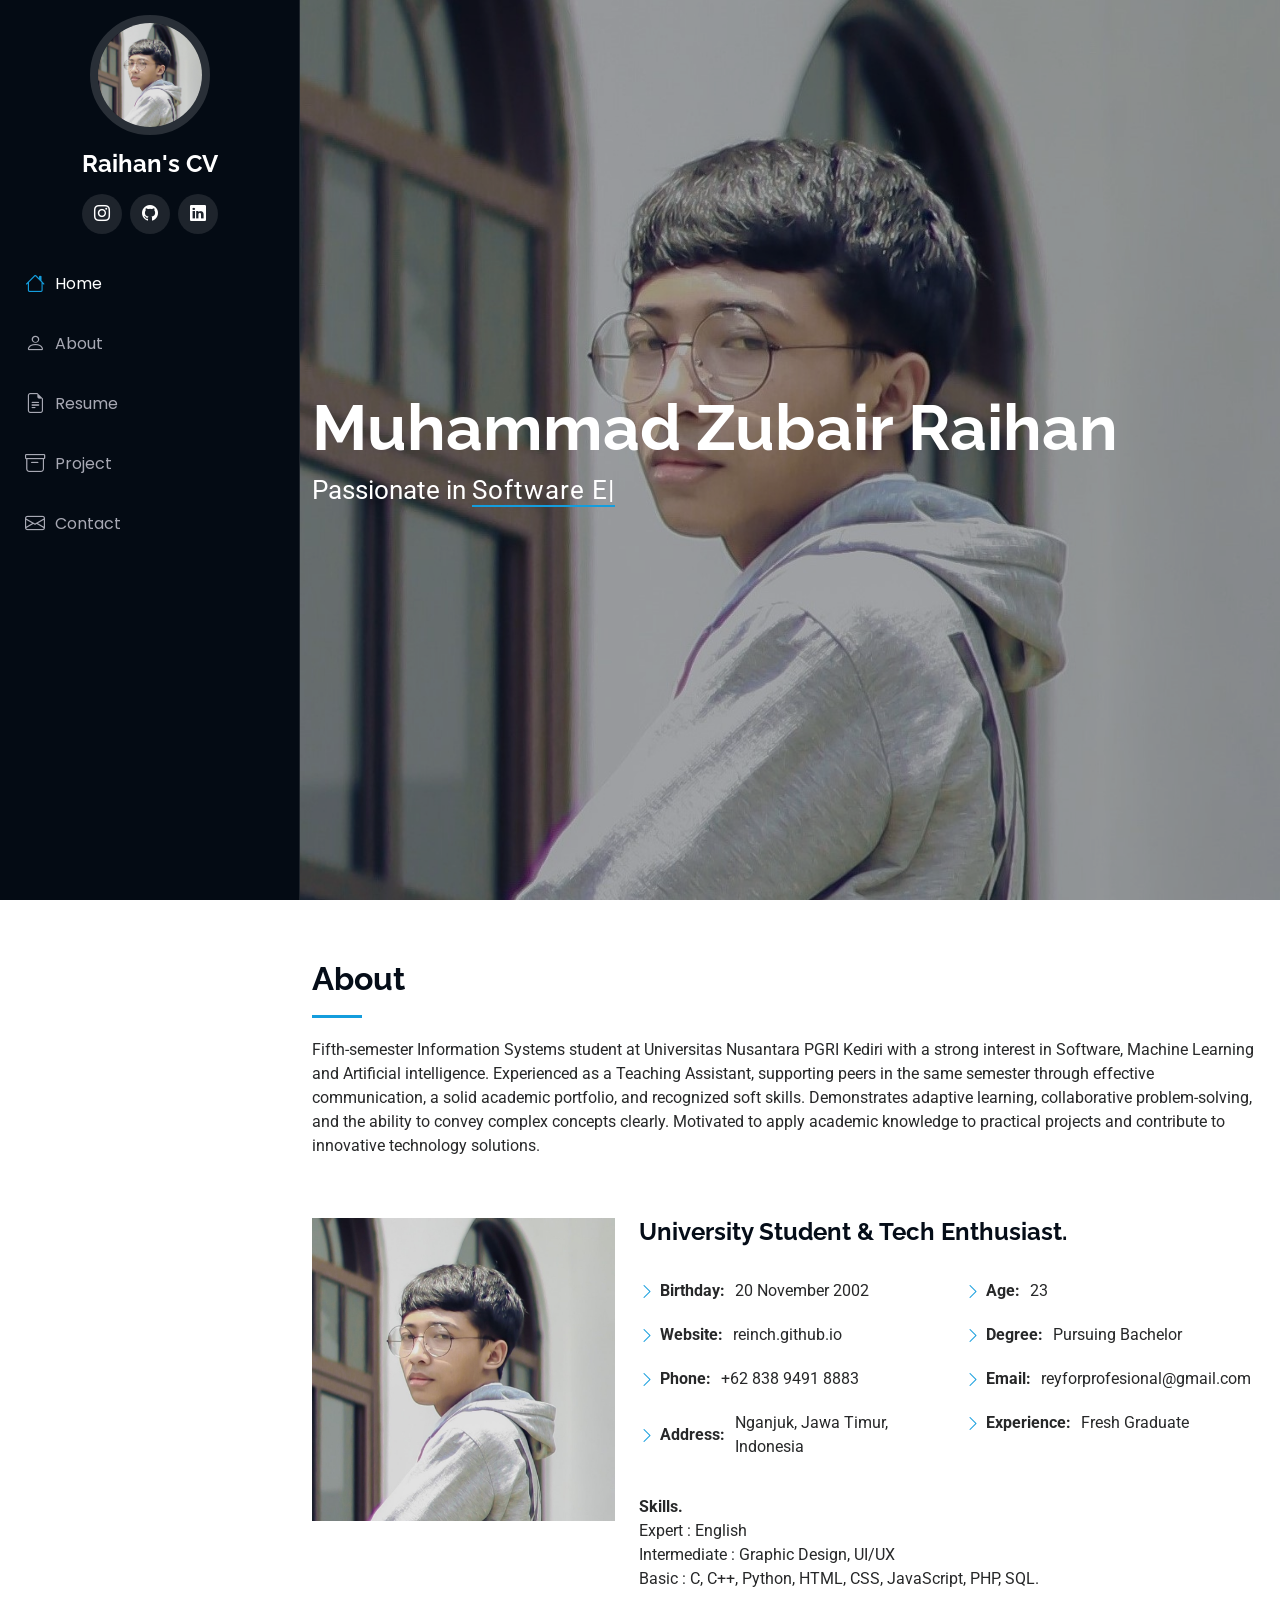
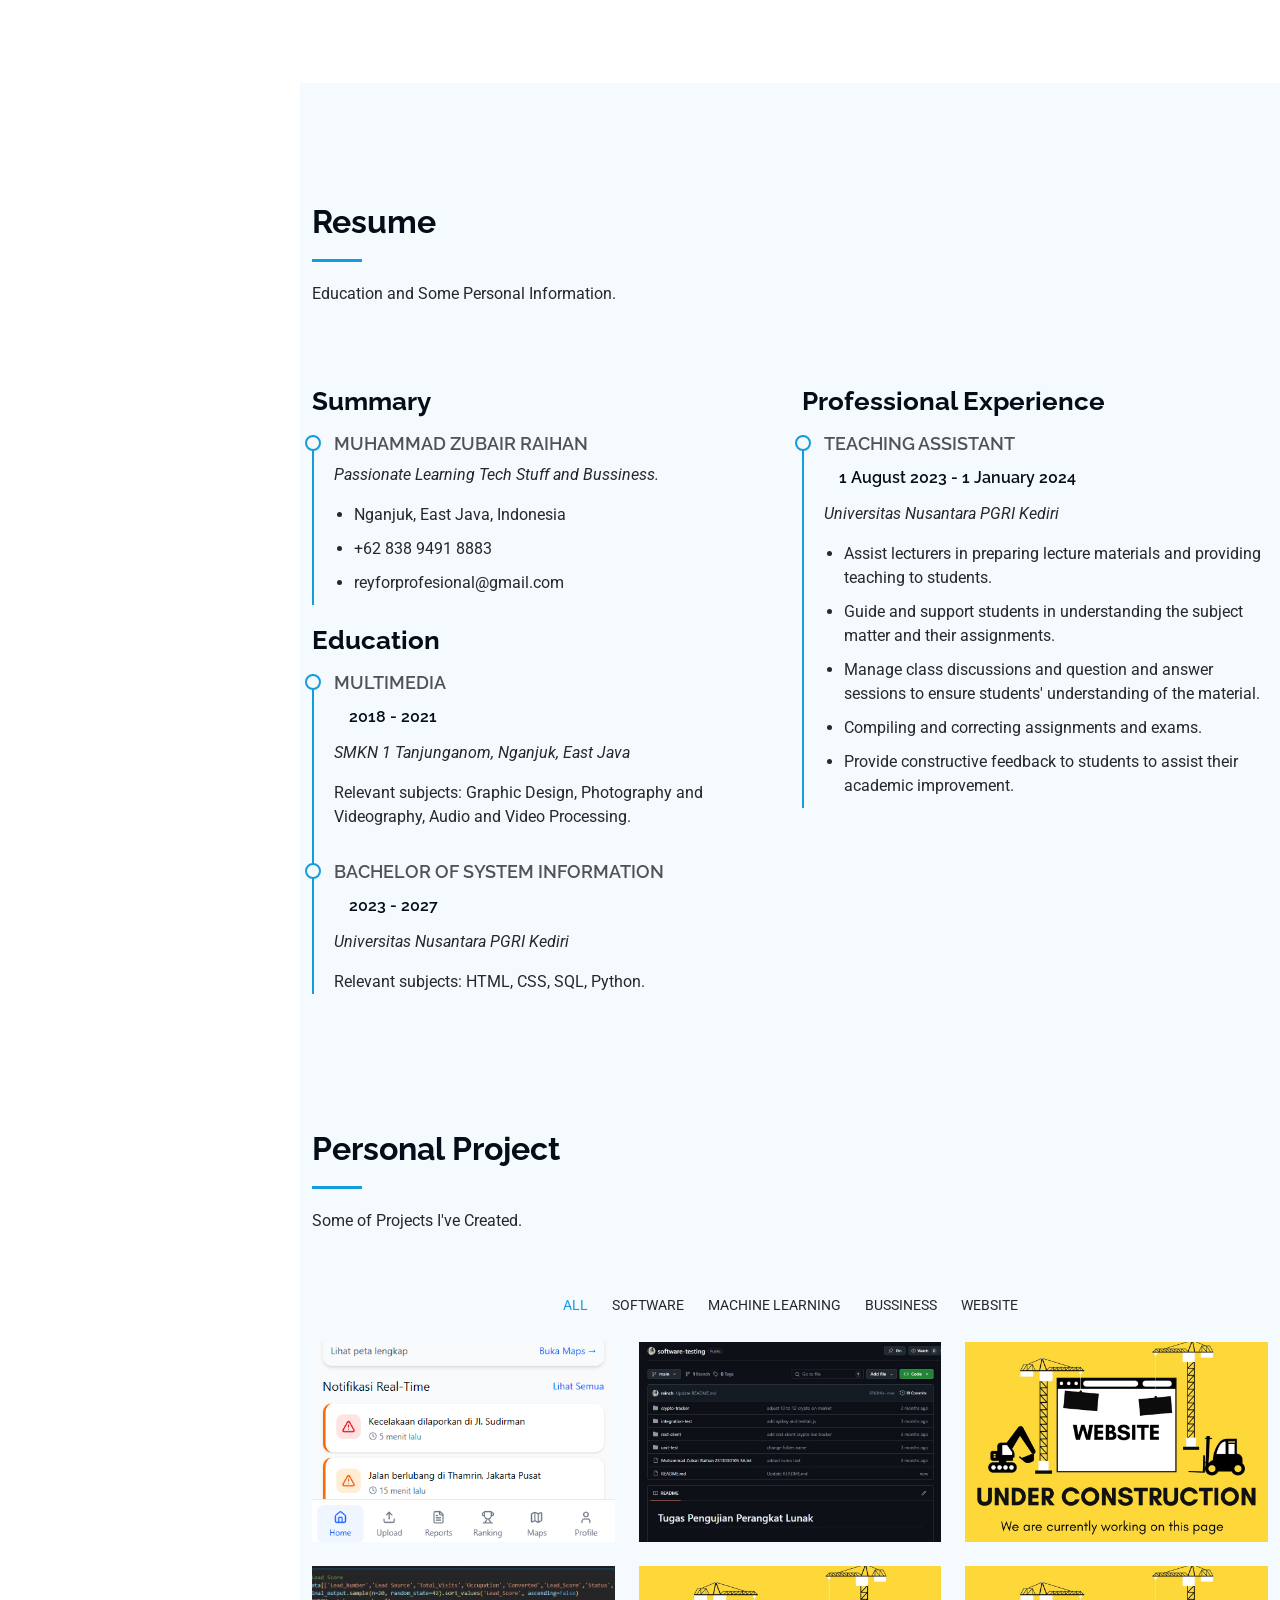
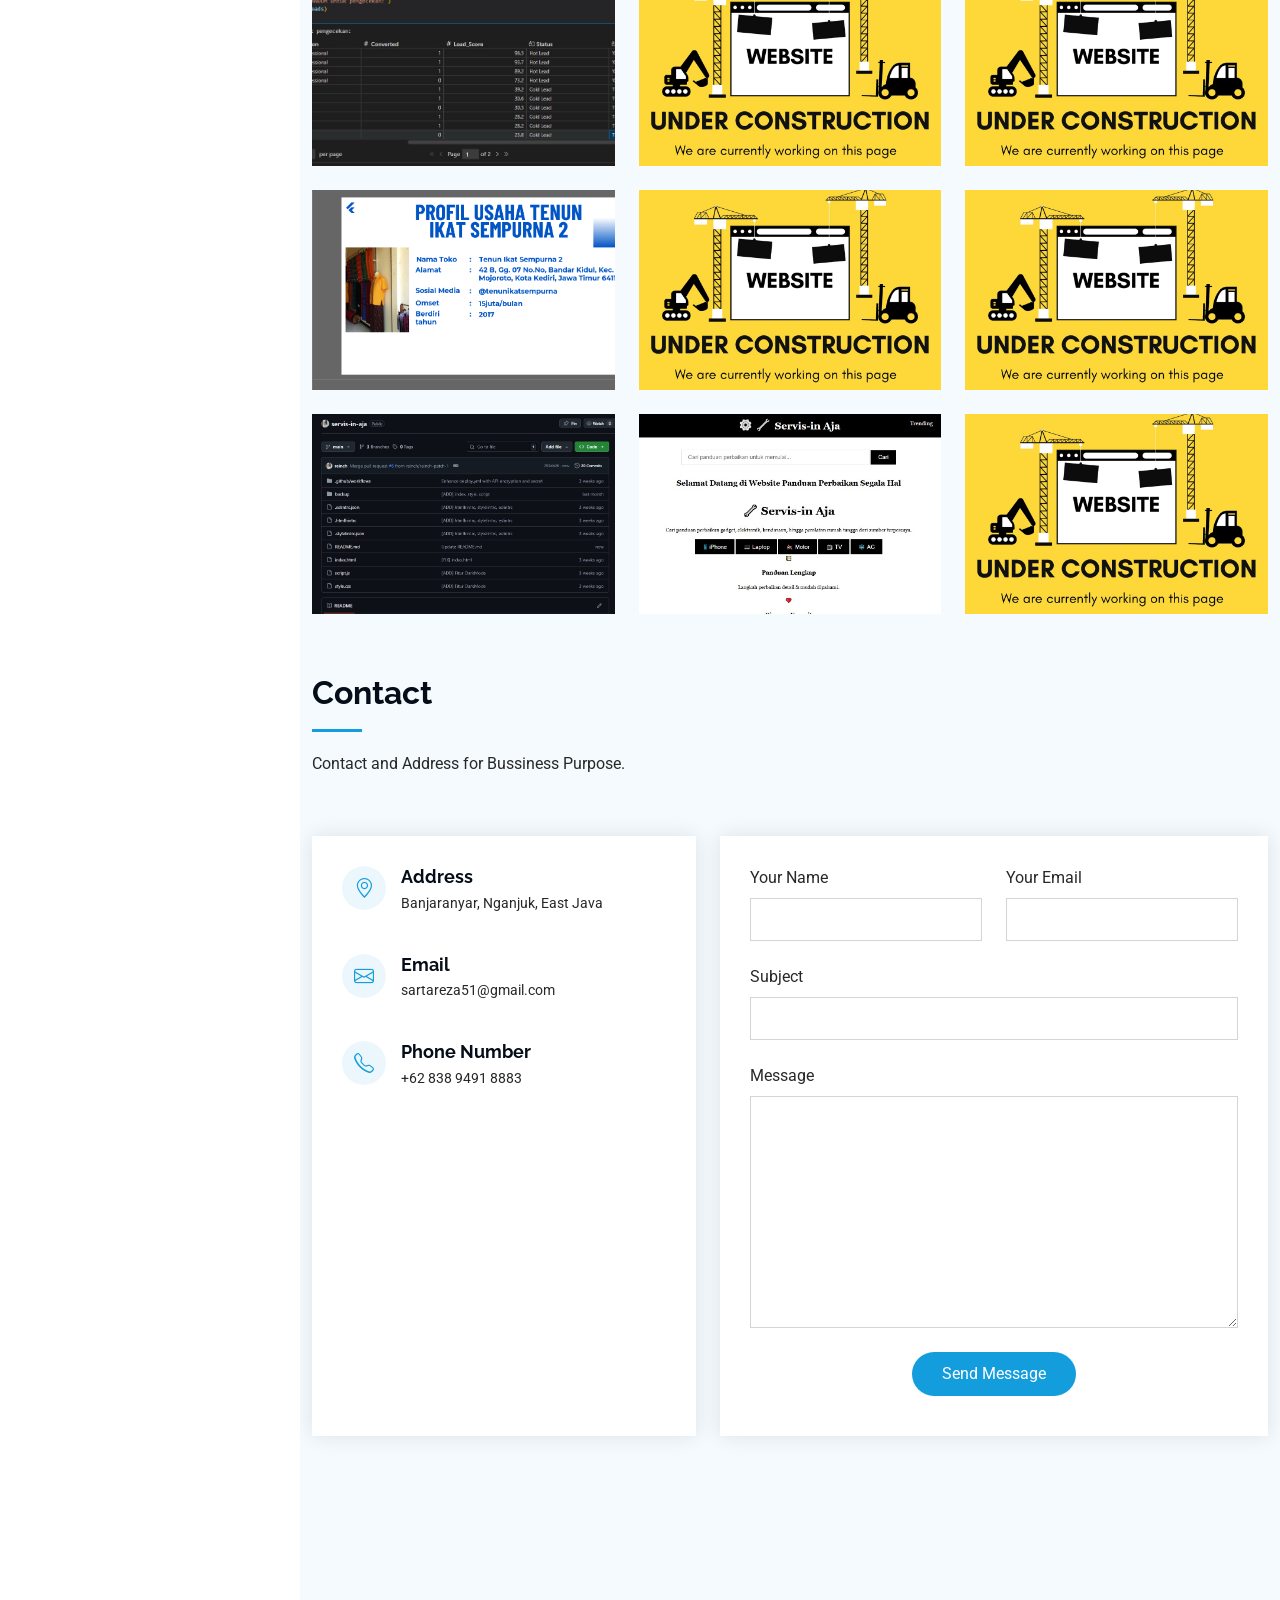
==== commit b0c9d17f: "[UPDATE] Project Title Name" ====
--- a/index.html
+++ b/index.html
@@ -48,7 +48,7 @@
       <a href="https://www.instagram.com/mz.raihans/" class="instagram"><i class="bi bi-instagram"></i></a>
       <a href="https://github.com/reinch" class="github"><i class="bi bi-github"></i></a>
       <!-- <a href="https://www.facebook.com/Reyhandelsantrye" class="facebook"><i class="bi bi-facebook"></i></a> -->
-      <a href="https://www.linkedin.com/in/muhammad-zubair-raihan-2553182a0/" class="linkedin"><i class="bi bi-linkedin"></i></a>
+      <a href="www.linkedin.com/in/mzraihan" class="linkedin"><i class="bi bi-linkedin"></i></a>
     </div>
 
     <nav id="navmenu" class="navmenu">
@@ -229,7 +229,7 @@
                 <div class="portfolio-info">
                   <h4>Desain 1</h4>
                   <p>UI/UX Designer AI Safety Road Software</p>
-                  <a href="assets/img/portfolio/app-1.jpg" title="App 1" data-gallery="portfolio-gallery-app" class="glightbox preview-link"><i class="bi bi-zoom-in"></i></a>
+                  <a href="assets/img/portfolio/app-1.jpg" title="UI/UX Project" data-gallery="portfolio-gallery-app" class="glightbox preview-link"><i class="bi bi-zoom-in"></i></a>
                   <a href="portfolio-details.html" title="More Details" class="details-link"><i class="bi bi-link-45deg"></i></a>
                 </div>
               </div>
@@ -241,7 +241,7 @@
                 <div class="portfolio-info">
                   <h4>Software Testing</h4>
                   <p>Testing a Software Using Selenium IDE, Apache Jmeter, and PHP Unit.</p>
-                  <a href="assets/img/portfolio/app-2.jpg" title="App 2" data-gallery="portfolio-gallery-app" class="glightbox preview-link"><i class="bi bi-zoom-in"></i></a>
+                  <a href="assets/img/portfolio/app-2.jpg" title="Software Testing" data-gallery="portfolio-gallery-app" class="glightbox preview-link"><i class="bi bi-zoom-in"></i></a>
                   <a href="portfolio-details.html" title="More Details" class="details-link"><i class="bi bi-link-45deg"></i></a>
                 </div>
               </div>
@@ -265,7 +265,7 @@
                 <div class="portfolio-info">
                   <h4>Machine Learning</h4>
                   <p>Otomisasi Agen Properti</p>
-                  <a href="assets/img/portfolio/product-1.jpg" title="Product 1" data-gallery="portfolio-gallery-product" class="glightbox preview-link"><i class="bi bi-zoom-in"></i></a>
+                  <a href="assets/img/portfolio/product-1.jpg" title="Machine Learning 1" data-gallery="portfolio-gallery-product" class="glightbox preview-link"><i class="bi bi-zoom-in"></i></a>
                   <a href="portfolio-details.html" title="More Details" class="details-link"><i class="bi bi-link-45deg"></i></a>
                 </div>
               </div>
@@ -301,7 +301,7 @@
                 <div class="portfolio-info">
                   <h4>Analisa Bisnis</h4>
                   <p>Analisa Bisnis Tenun Ikat Kediri</p>
-                  <a href="assets/img/portfolio/branding-1.jpg" title="Branding 1" data-gallery="portfolio-gallery-branding" class="glightbox preview-link"><i class="bi bi-zoom-in"></i></a>
+                  <a href="assets/img/portfolio/branding-1.jpg" title="Bussiness 1" data-gallery="portfolio-gallery-branding" class="glightbox preview-link"><i class="bi bi-zoom-in"></i></a>
                   <a href="portfolio-details.html" title="More Details" class="details-link"><i class="bi bi-link-45deg"></i></a>
                 </div>
               </div>
@@ -337,7 +337,7 @@
                 <div class="portfolio-info">
                   <h4>Nasa Rest Client</h4>
                   <p>Website Rest Client Dengan Memanfaatkan API Public Nasa.</p>
-                  <a href="assets/img/portfolio/books-1.jpg" title="Branding 1" data-gallery="portfolio-gallery-book" class="glightbox preview-link"><i class="bi bi-zoom-in"></i></a>
+                  <a href="assets/img/portfolio/books-1.jpg" title="Rest Client 1" data-gallery="portfolio-gallery-book" class="glightbox preview-link"><i class="bi bi-zoom-in"></i></a>
                   <a href="portfolio-details.html" title="More Details" class="details-link"><i class="bi bi-link-45deg"></i></a>
                 </div>
               </div>
@@ -349,7 +349,7 @@
                 <div class="portfolio-info">
                   <h4>Servisin Aja Rest Client Website</h4>
                   <p>Website Pencarian Segala Jenis Perbaikan Dengan Menggunakan Public API ifixit.</p>
-                  <a href="assets/img/portfolio/books-2.jpg" title="Branding 2" data-gallery="portfolio-gallery-book" class="glightbox preview-link"><i class="bi bi-zoom-in"></i></a>
+                  <a href="assets/img/portfolio/books-2.jpg" title="Rest Client 2" data-gallery="portfolio-gallery-book" class="glightbox preview-link"><i class="bi bi-zoom-in"></i></a>
                   <a href="portfolio-details.html" title="More Details" class="details-link"><i class="bi bi-link-45deg"></i></a>
                 </div>
               </div>
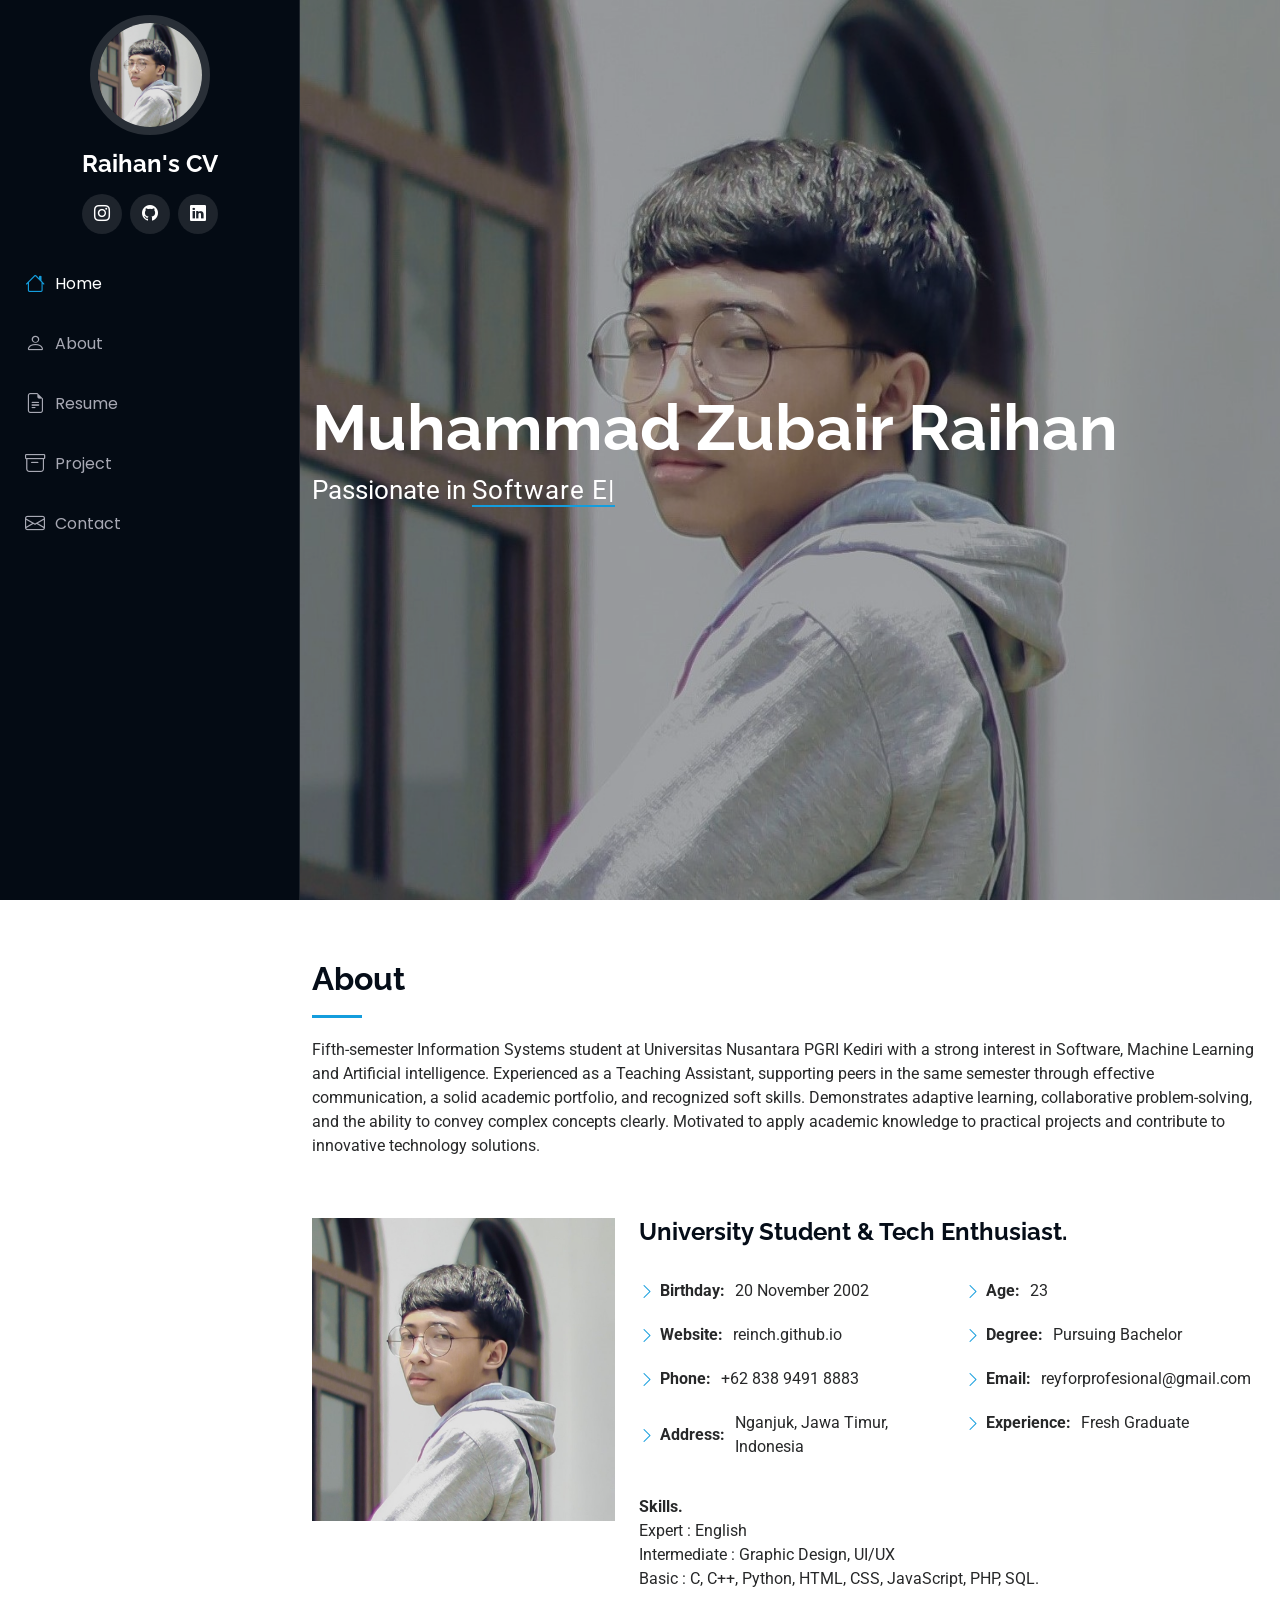
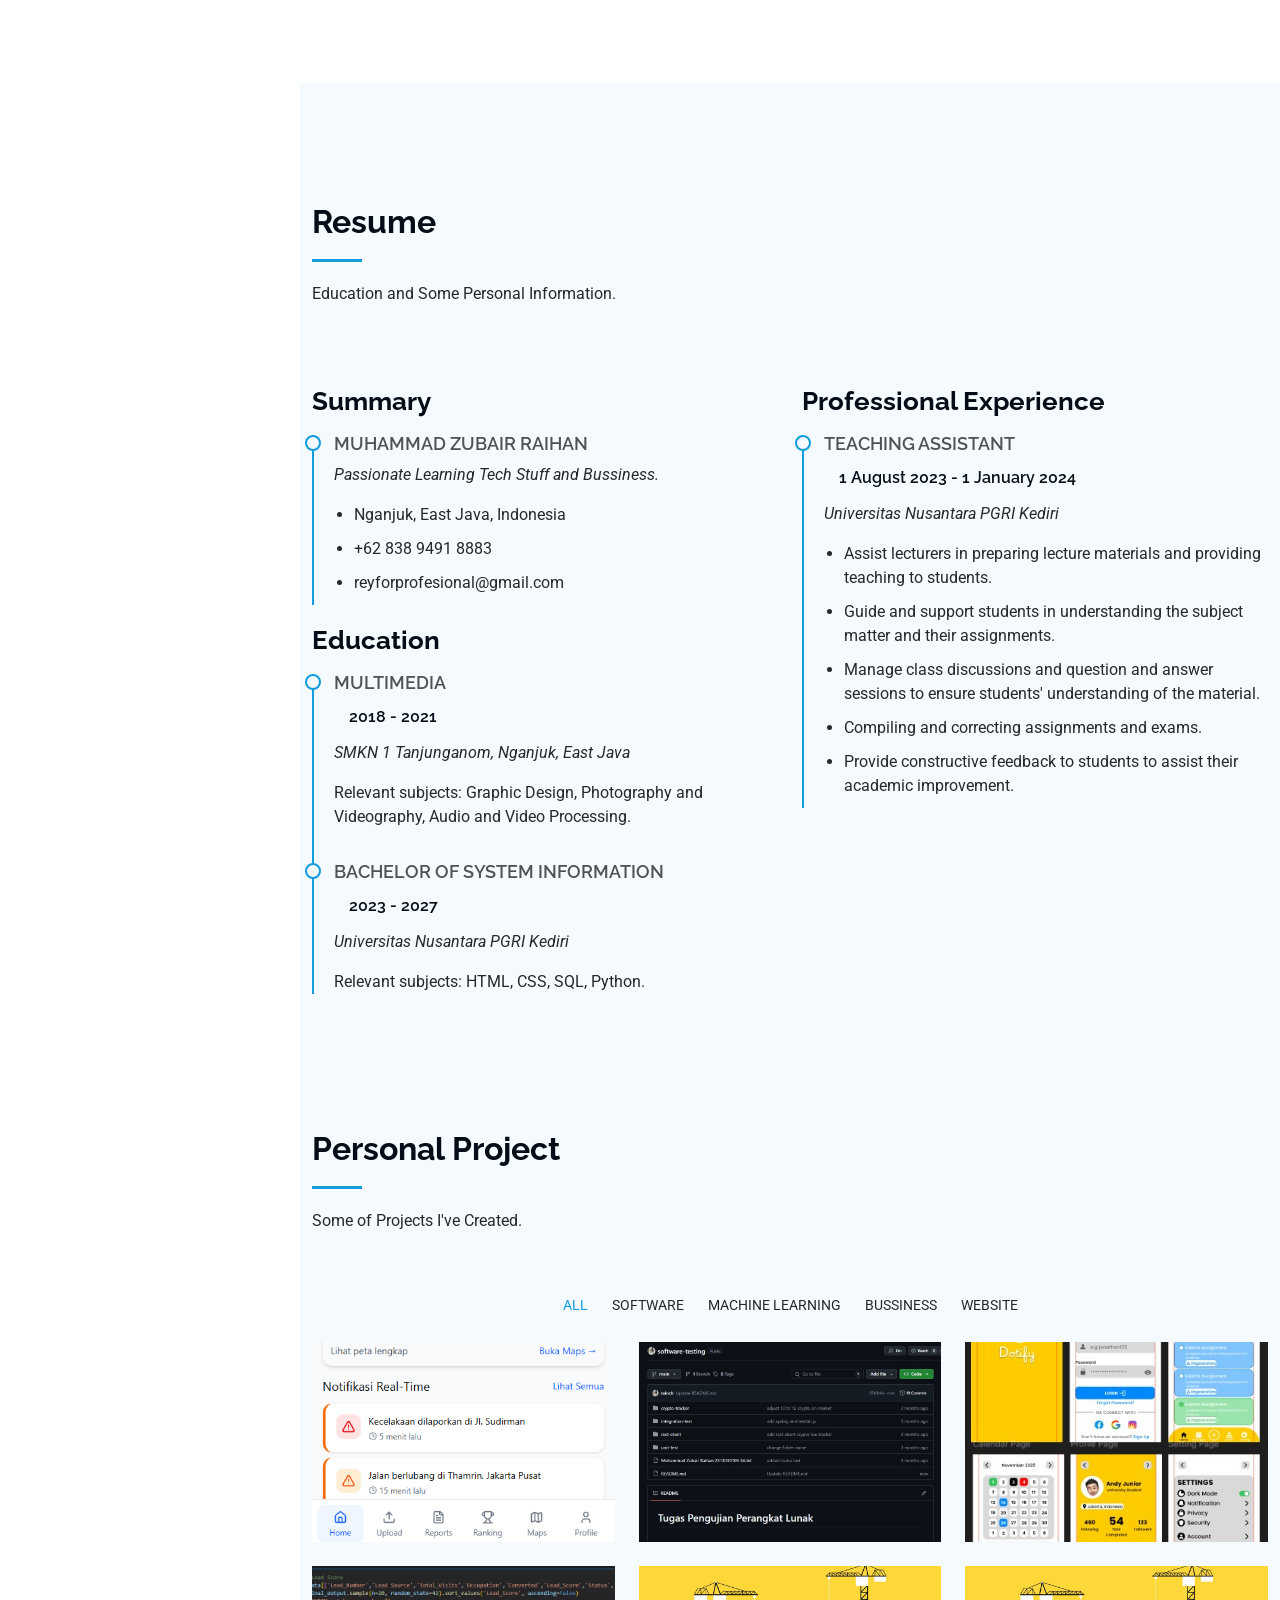
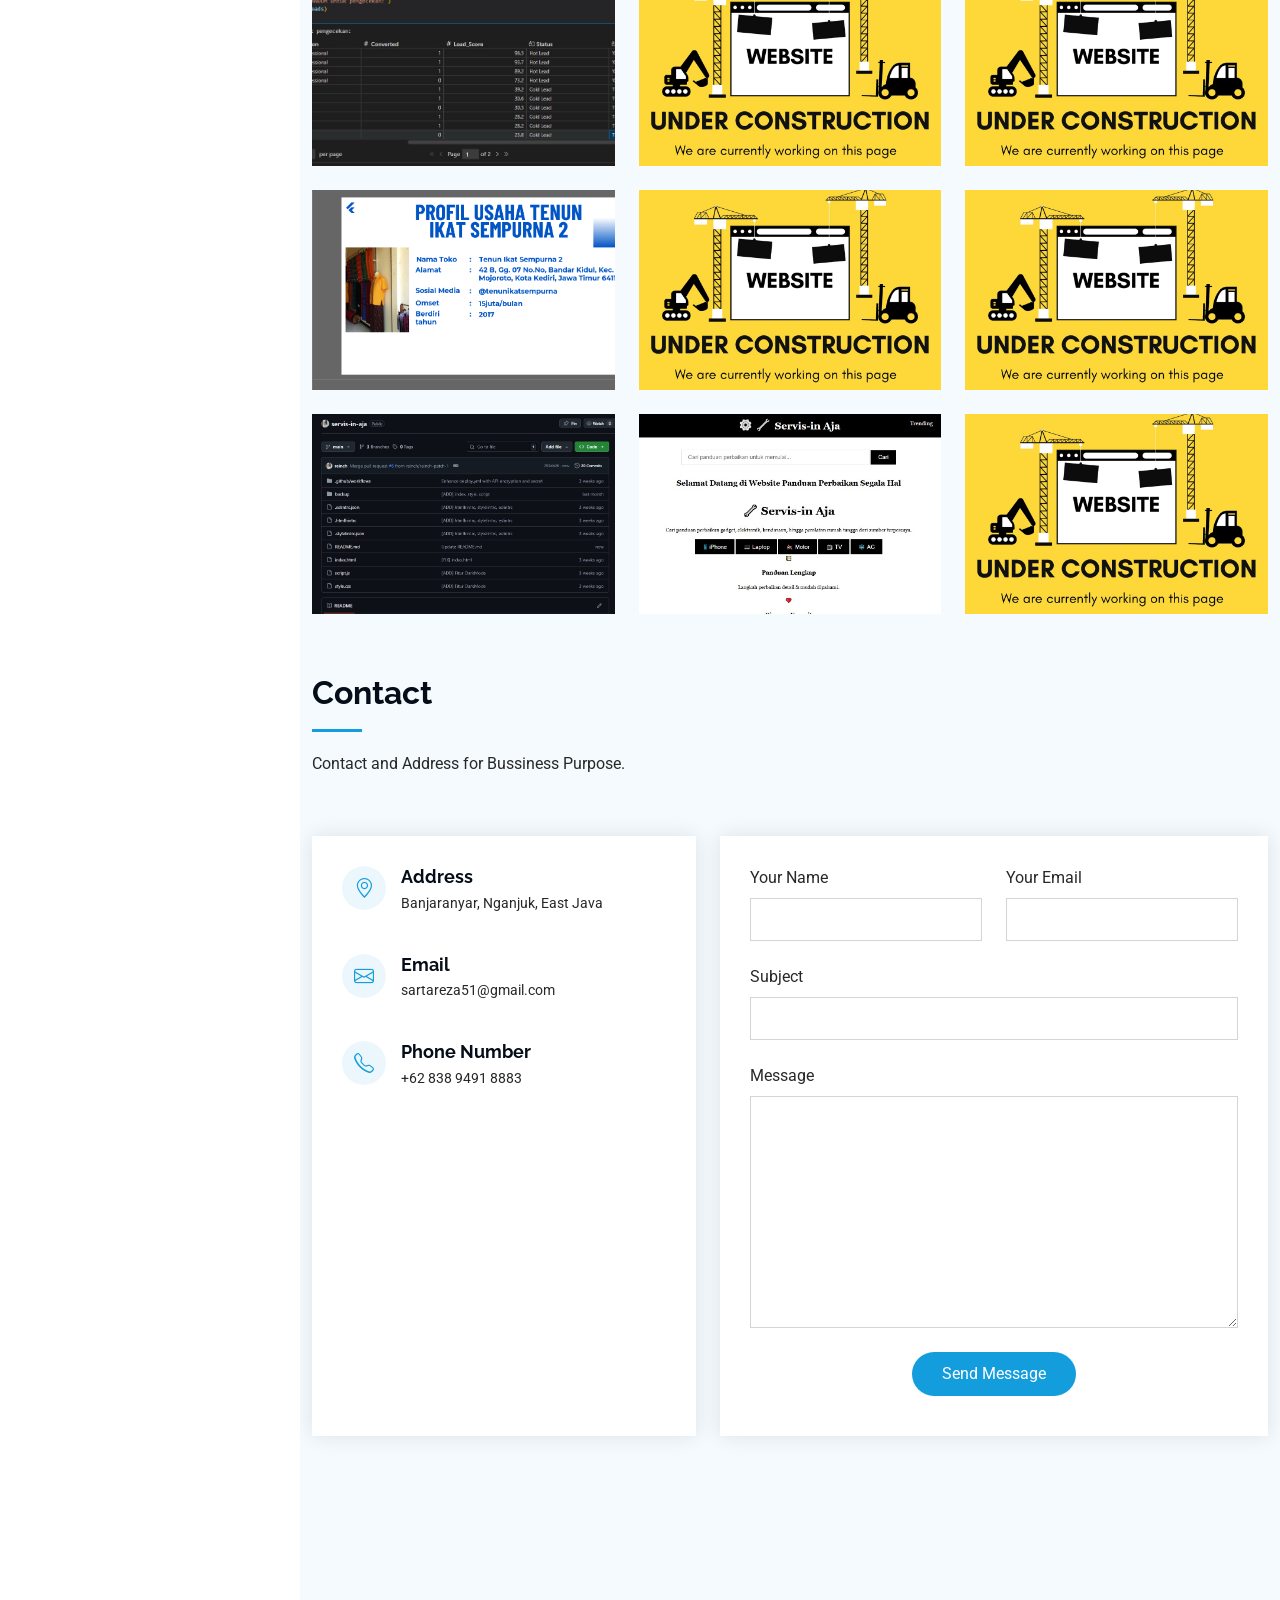
==== commit 4c4dcdbd: "[ADD] Project Dotify App" ====
--- a/index.html
+++ b/index.html
@@ -251,8 +251,8 @@
               <div class="portfolio-content h-100">
                 <img src="assets/img/portfolio/app-3.jpg" class="img-fluid" alt="">
                 <div class="portfolio-info">
-                  <h4>App 3</h4>
-                  <p>Lorem ipsum, dolor sit amet consectetur</p>
+                  <h4>Desain 2</h4>
+                  <p>UI/UX Designer Dotify App</p>
                   <a href="assets/img/portfolio/app-3.jpg" title="App 3" data-gallery="portfolio-gallery-app" class="glightbox preview-link"><i class="bi bi-zoom-in"></i></a>
                   <a href="portfolio-details.html" title="More Details" class="details-link"><i class="bi bi-link-45deg"></i></a>
                 </div>
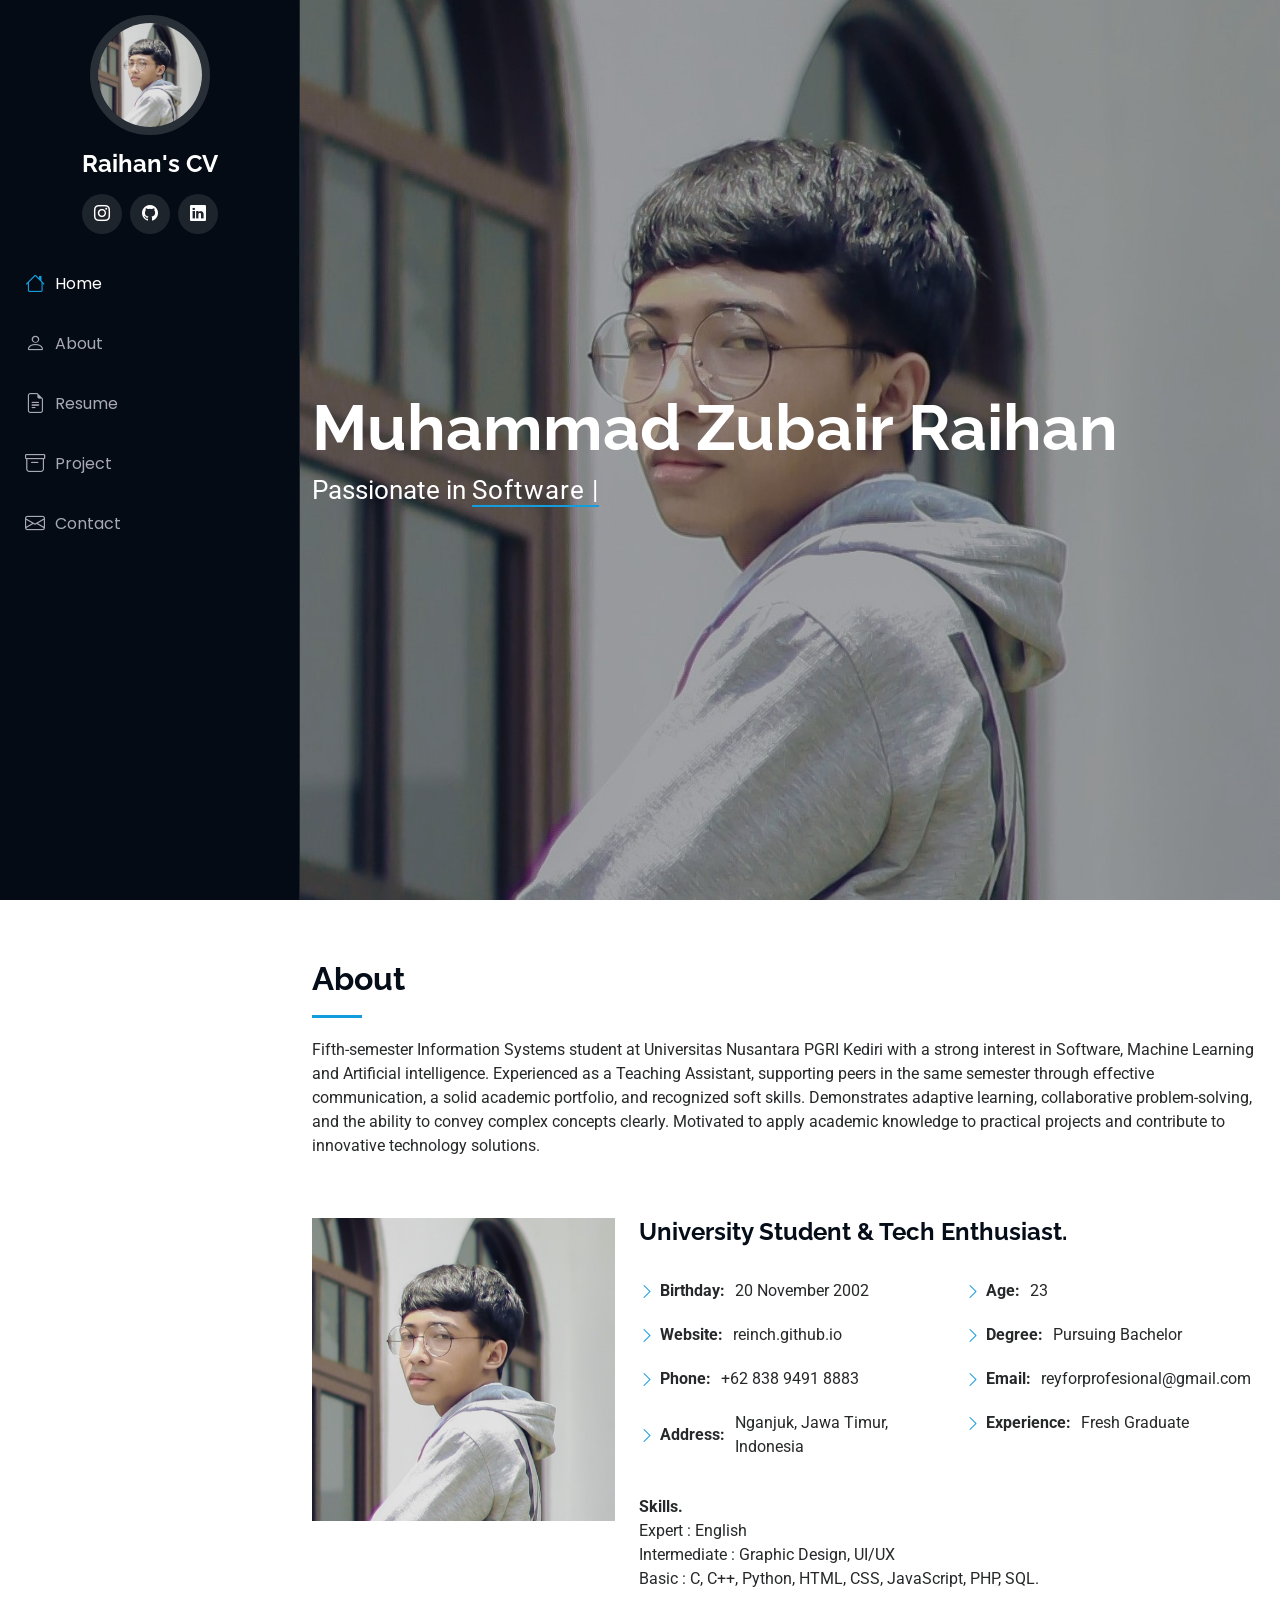
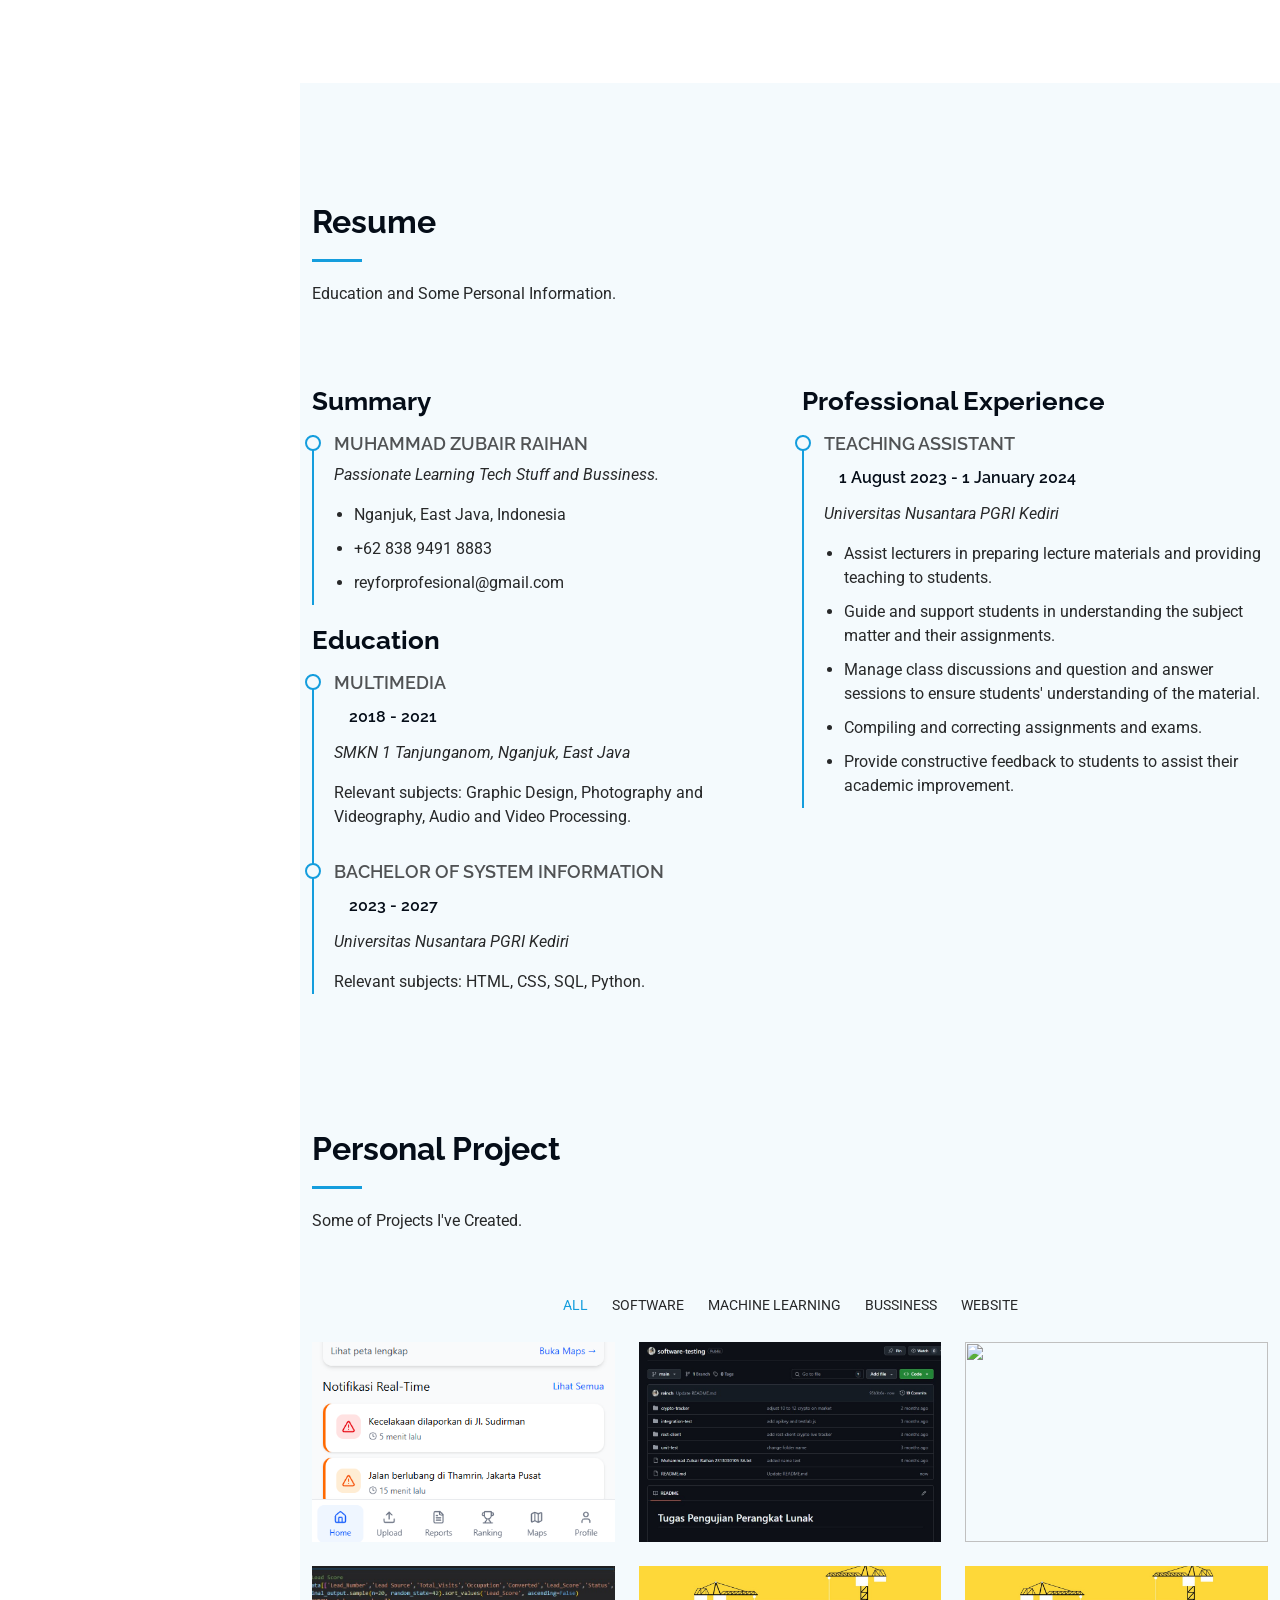
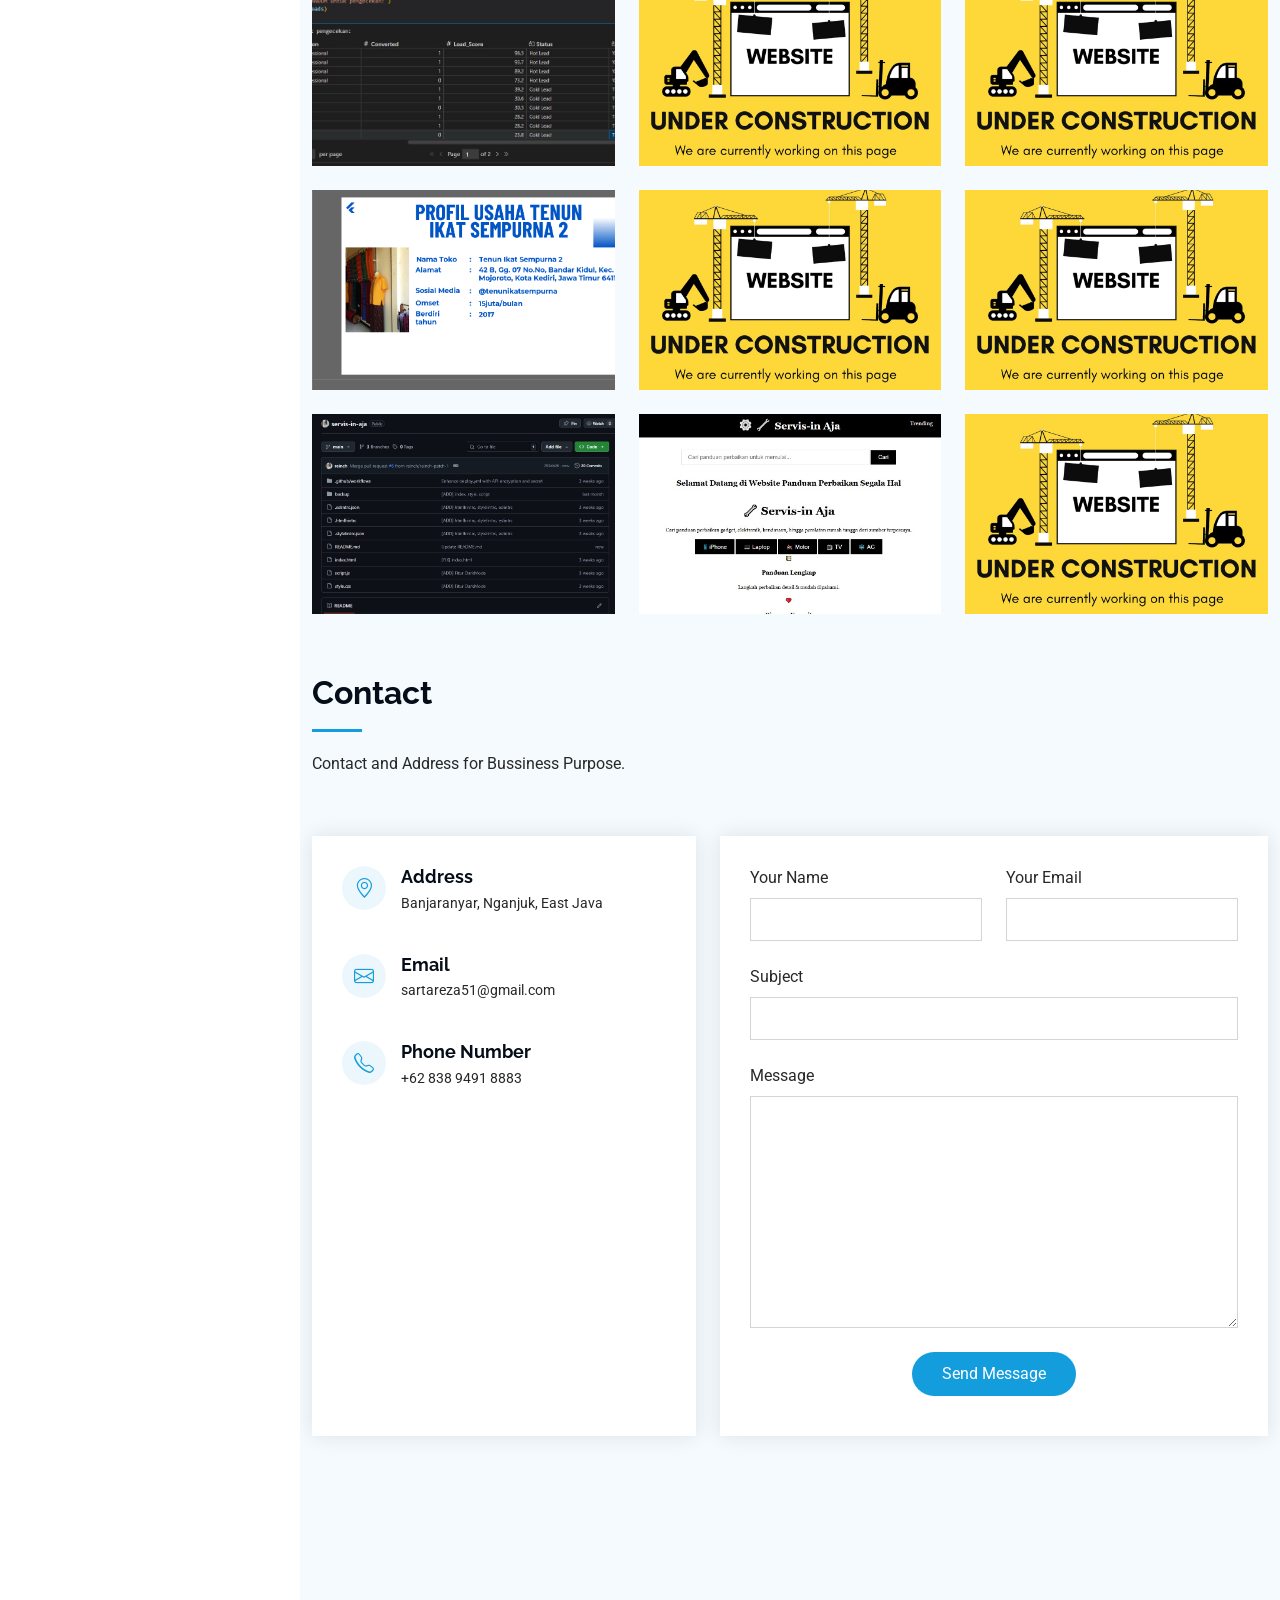
==== commit 42ef7708: "[DEL] app-3 picture" ====
--- a/index.html
+++ b/index.html
@@ -253,7 +253,7 @@
                 <div class="portfolio-info">
                   <h4>Desain 2</h4>
                   <p>UI/UX Designer Dotify App</p>
-                  <a href="assets/img/portfolio/app-3.jpg" title="App 3" data-gallery="portfolio-gallery-app" class="glightbox preview-link"><i class="bi bi-zoom-in"></i></a>
+                  <a href="assets/img/portfolio/app-3.jpg" title="UI/UX Project" data-gallery="portfolio-gallery-app" class="glightbox preview-link"><i class="bi bi-zoom-in"></i></a>
                   <a href="portfolio-details.html" title="More Details" class="details-link"><i class="bi bi-link-45deg"></i></a>
                 </div>
               </div>
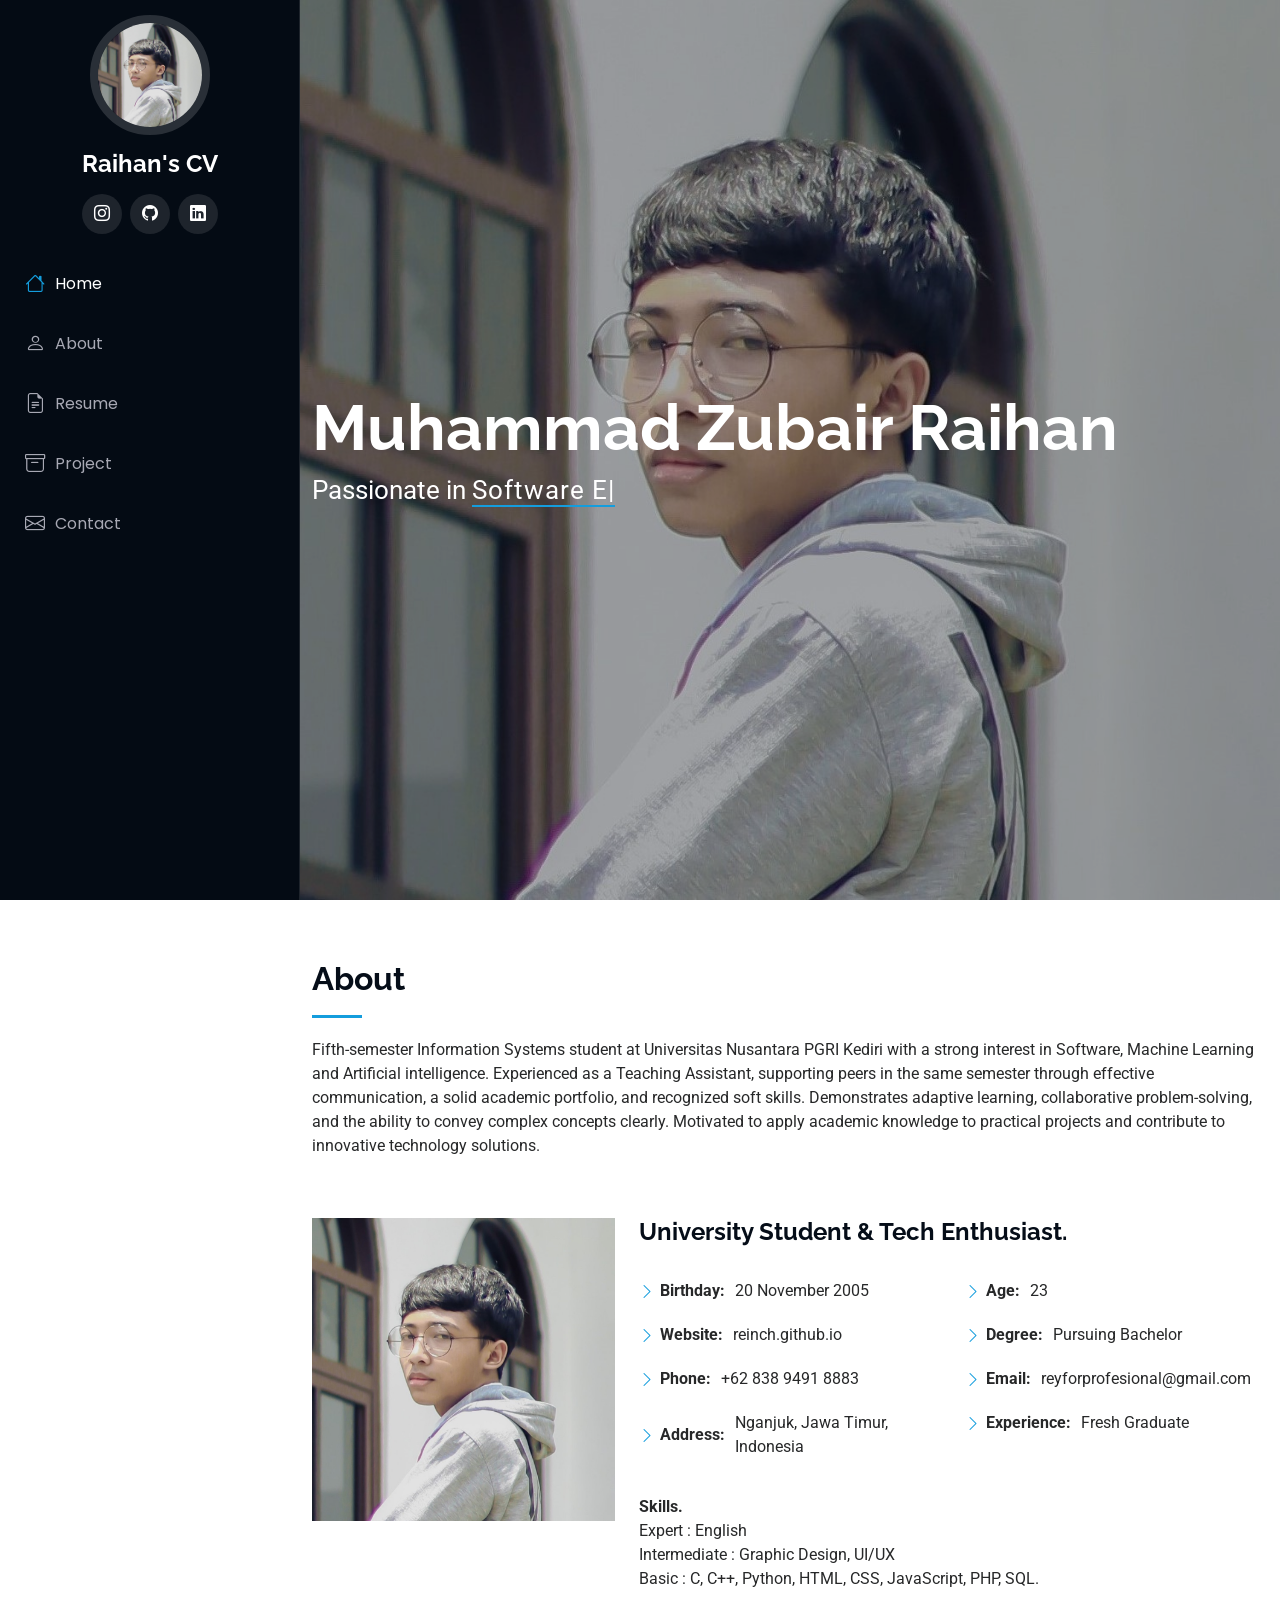
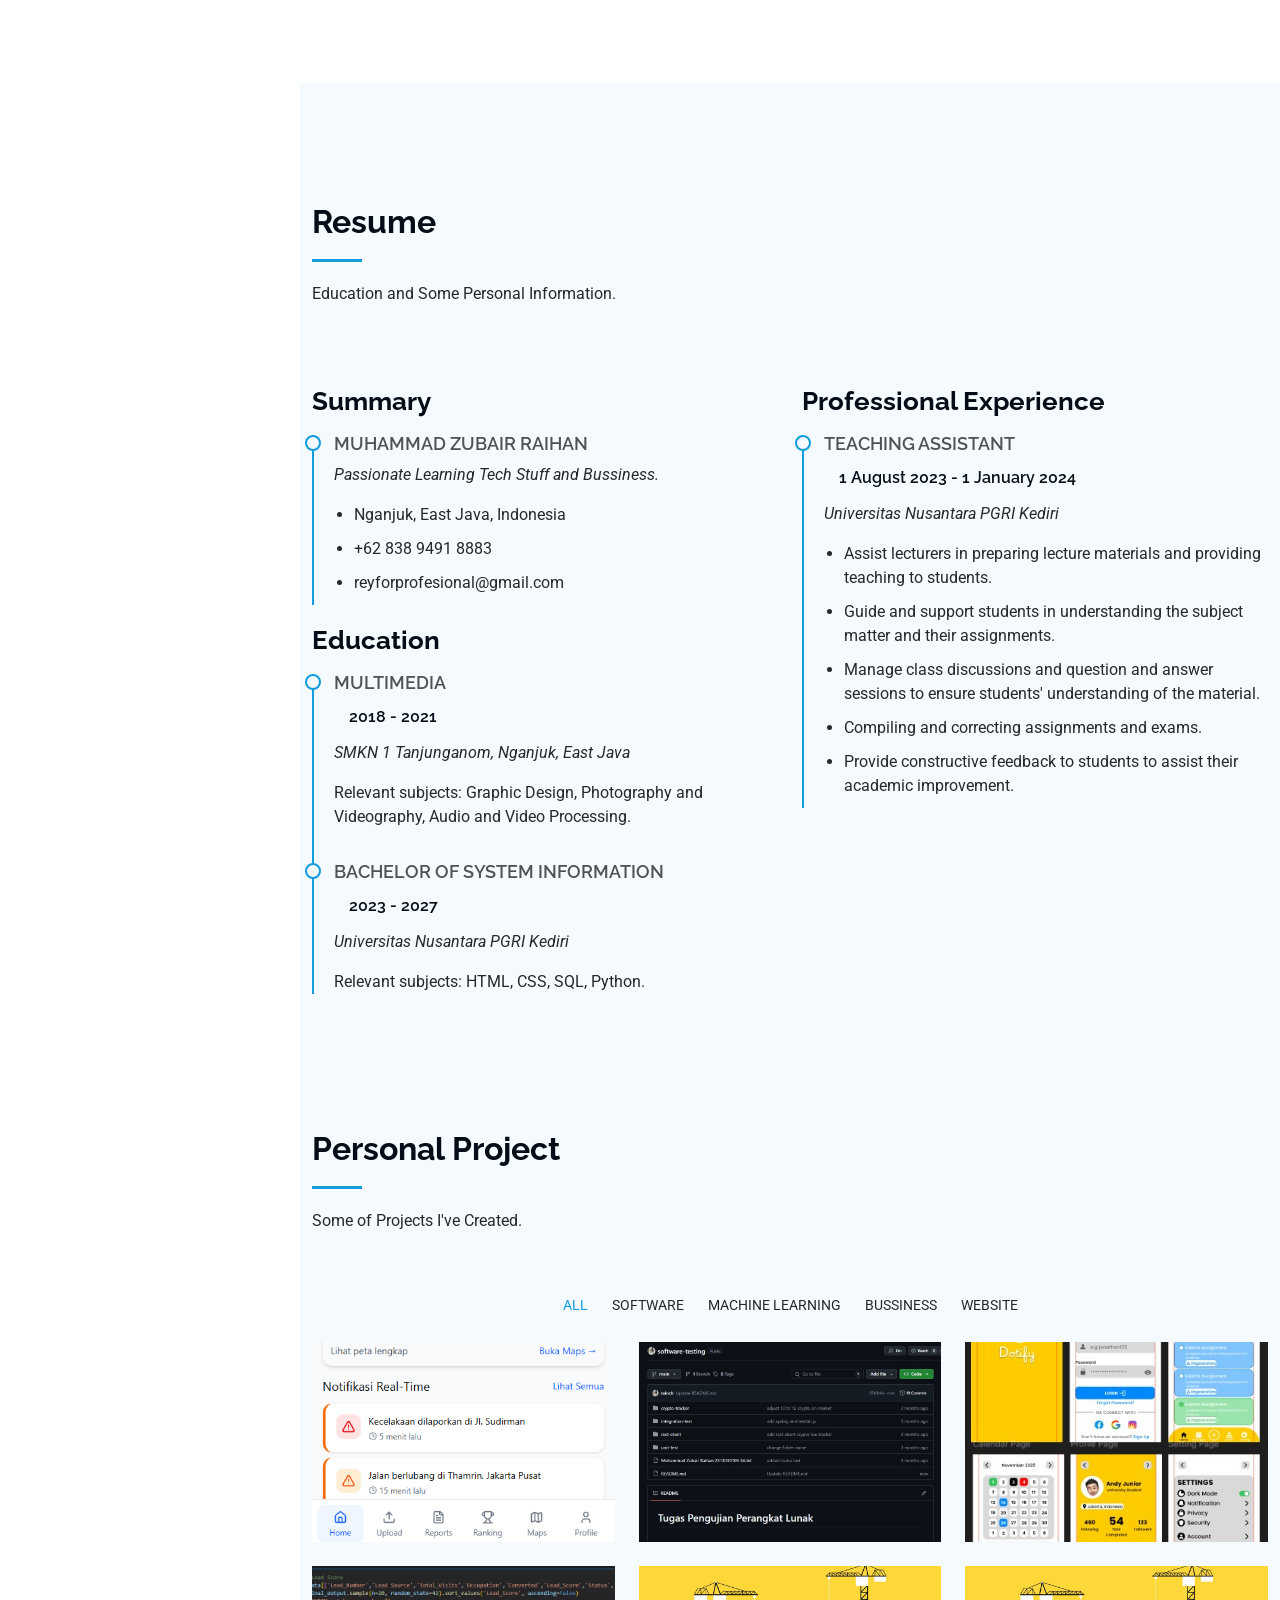
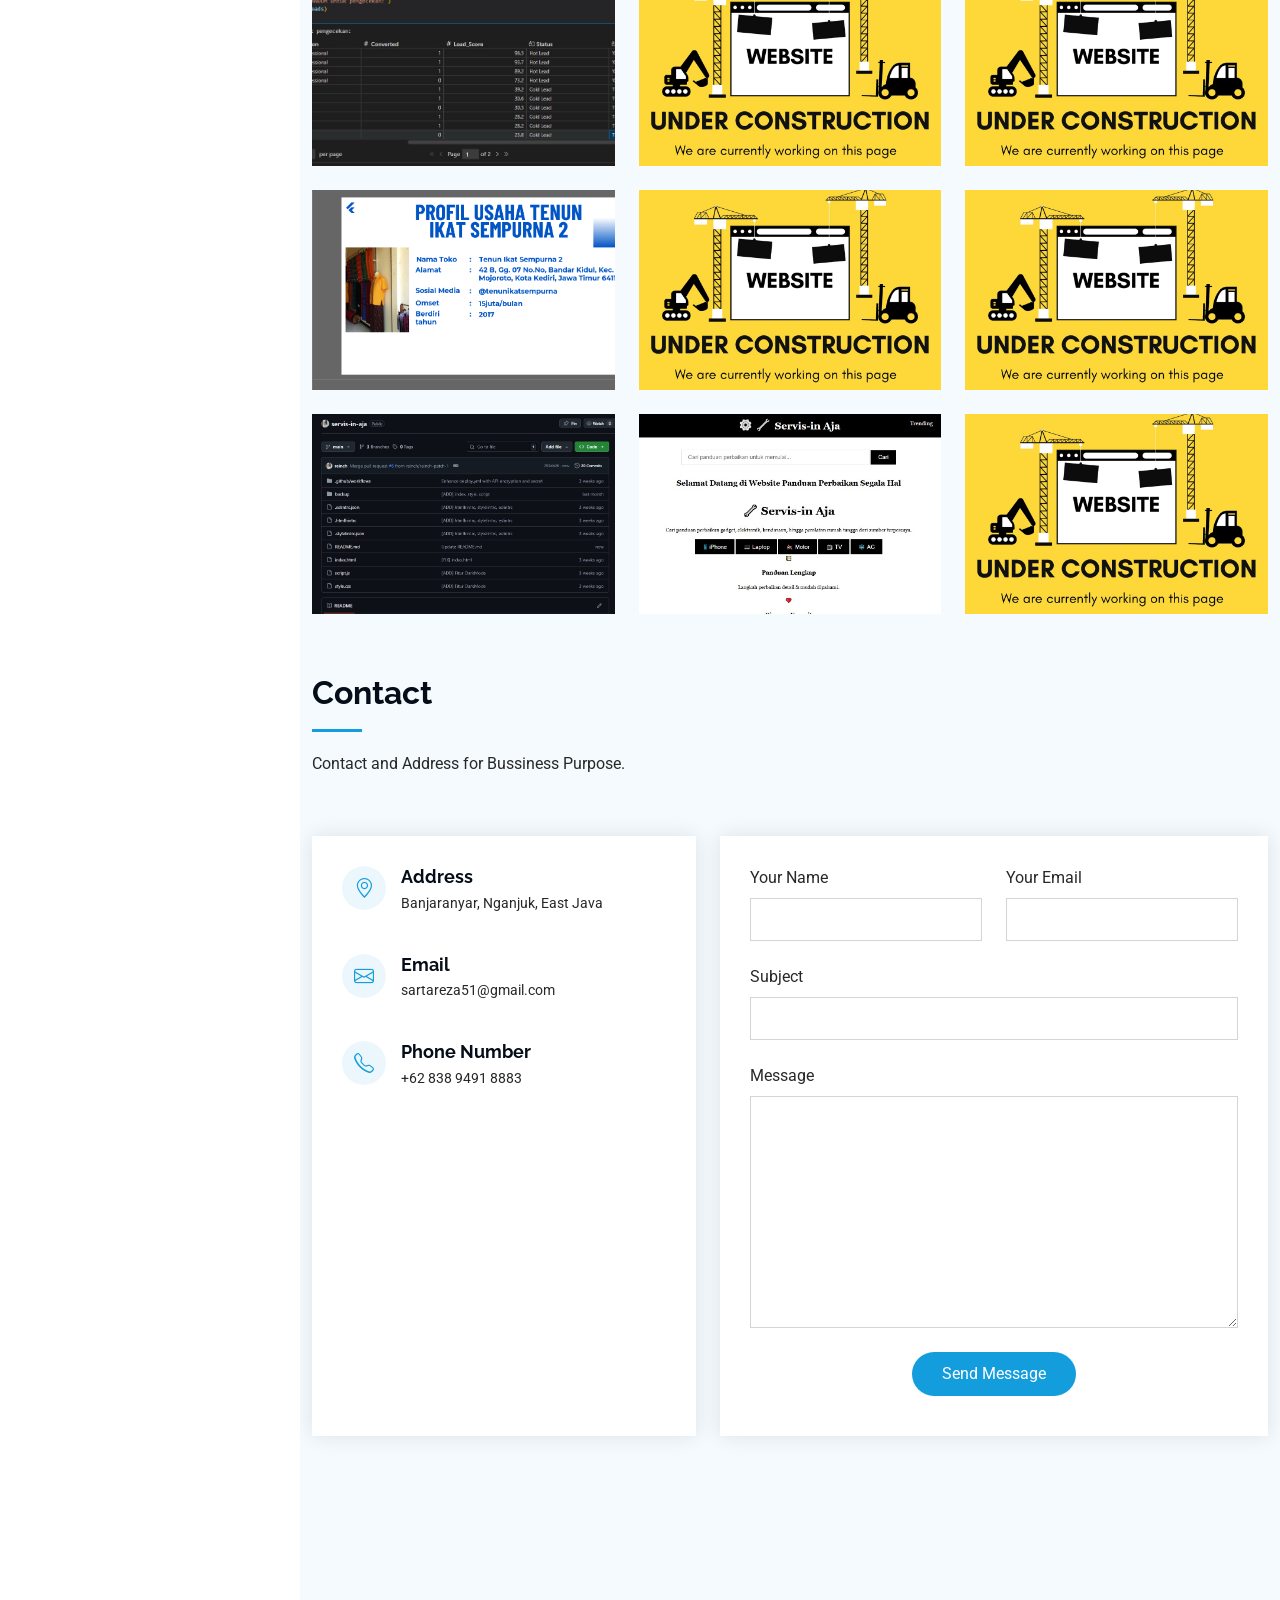
==== commit fcd6831a: "Update index.html change years" ====
--- a/index.html
+++ b/index.html
@@ -100,7 +100,7 @@
             <div class="row">
               <div class="col-lg-6">
                 <ul>
-                  <li><i class="bi bi-chevron-right"></i> <strong>Birthday:</strong> <span>20 November 2002</span></li>
+                  <li><i class="bi bi-chevron-right"></i> <strong>Birthday:</strong> <span>20 November 2005</span></li>
                   <li><i class="bi bi-chevron-right"></i> <strong>Website:</strong> <span>reinch.github.io</span></li>
                   <li><i class="bi bi-chevron-right"></i> <strong>Phone:</strong> <span>+62 838 9491 8883</span></li>
                   <li><i class="bi bi-chevron-right"></i> <strong>Address:</strong> <span>Nganjuk, Jawa Timur, Indonesia</span></li>
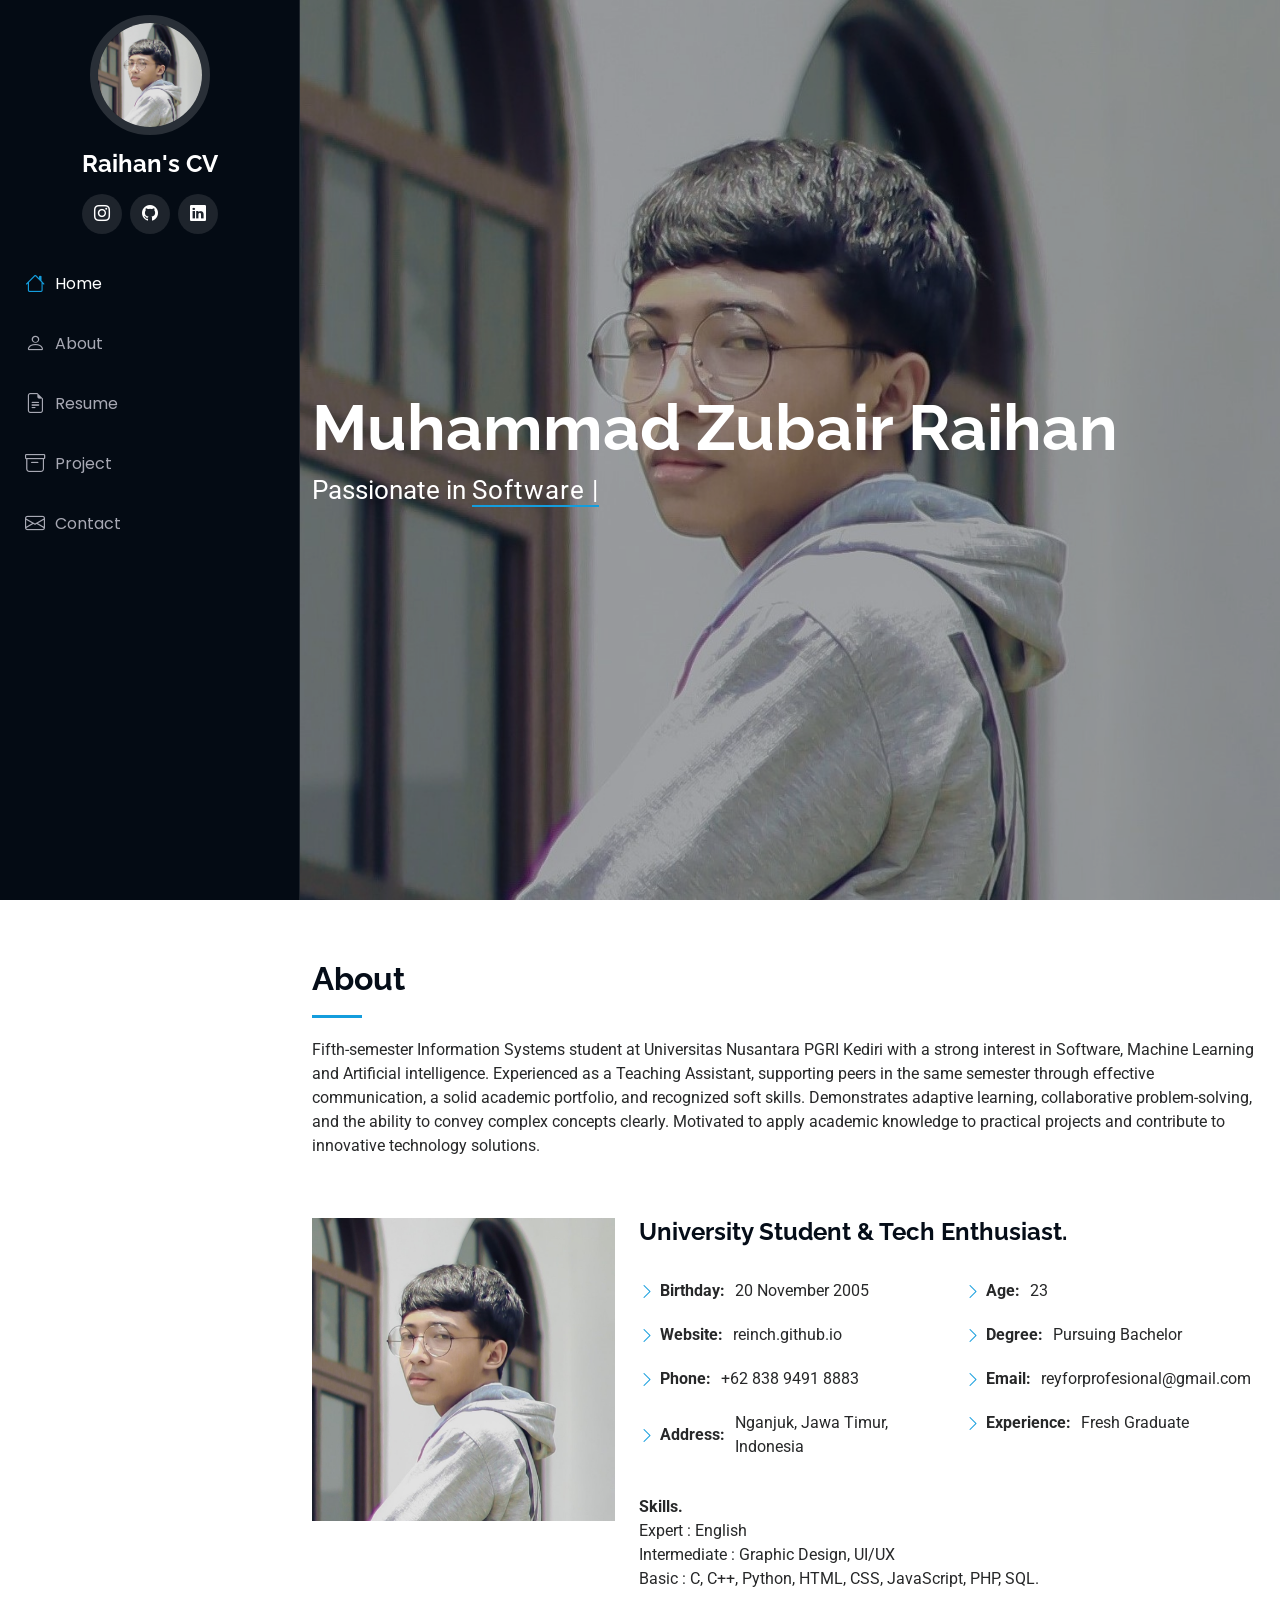
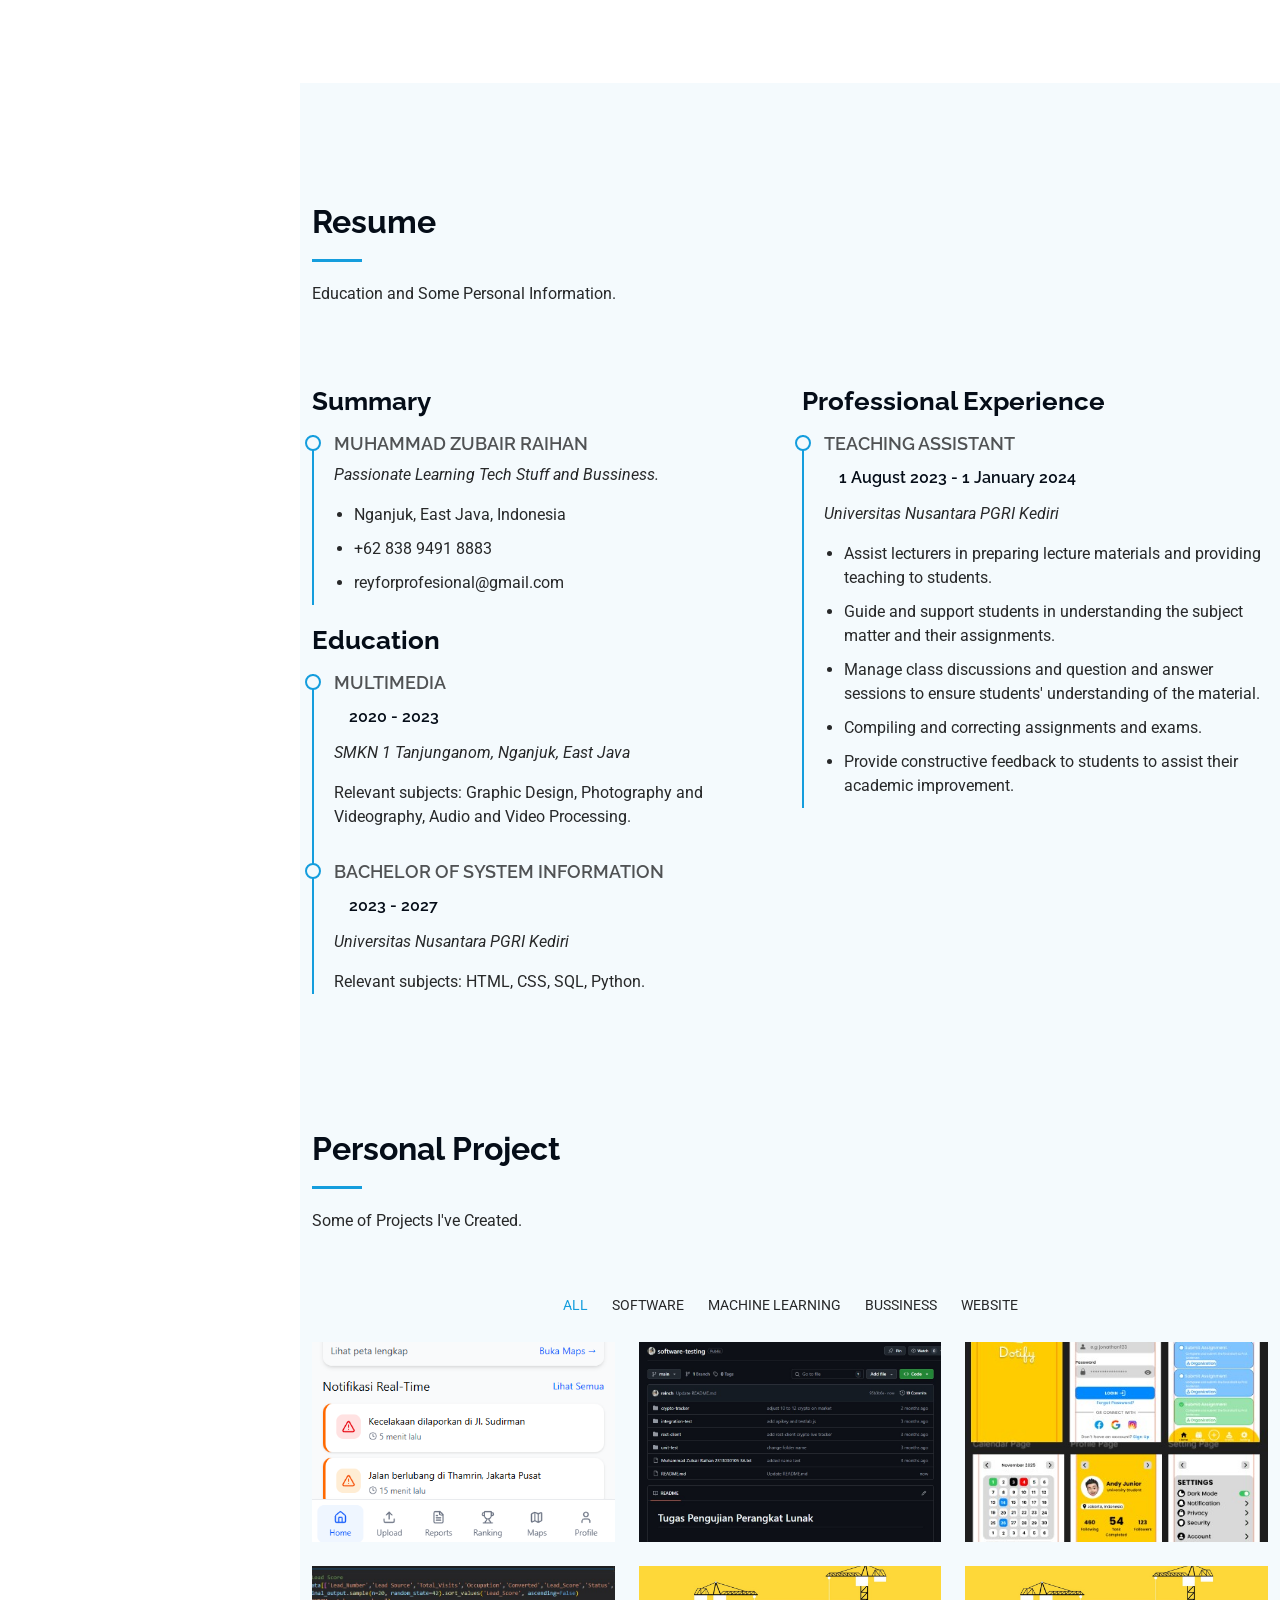
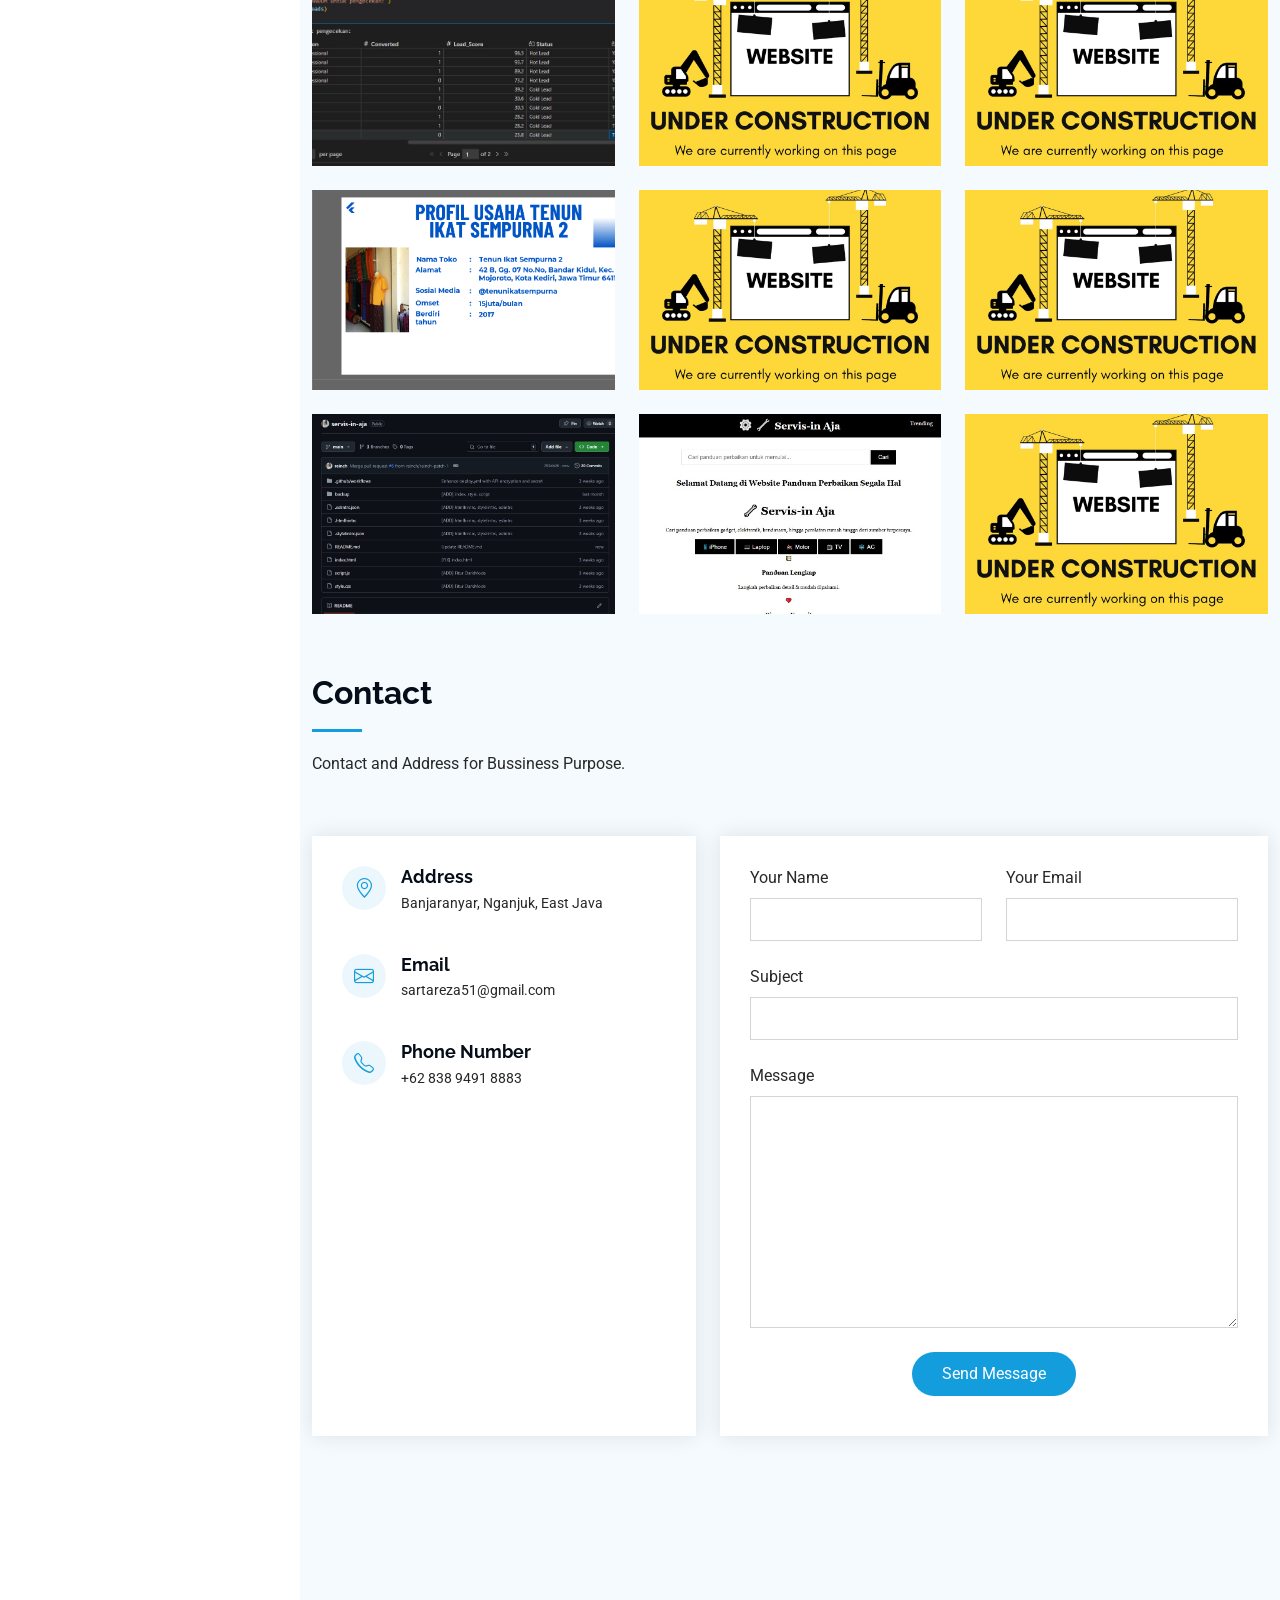
==== commit b9318f08: "Update index.html change smk school year" ====
--- a/index.html
+++ b/index.html
@@ -160,7 +160,7 @@
             <h3 class="resume-title">Education</h3>
             <div class="resume-item">
               <h4>Multimedia</h4>
-              <h5>2018 - 2021</h5>
+              <h5>2020 - 2023</h5>
               <p><em>SMKN 1 Tanjunganom, Nganjuk, East Java</em></p>
               <p>Relevant subjects: Graphic Design, Photography and Videography, Audio and Video Processing.</p>
             </div><!-- Edn Resume Item -->
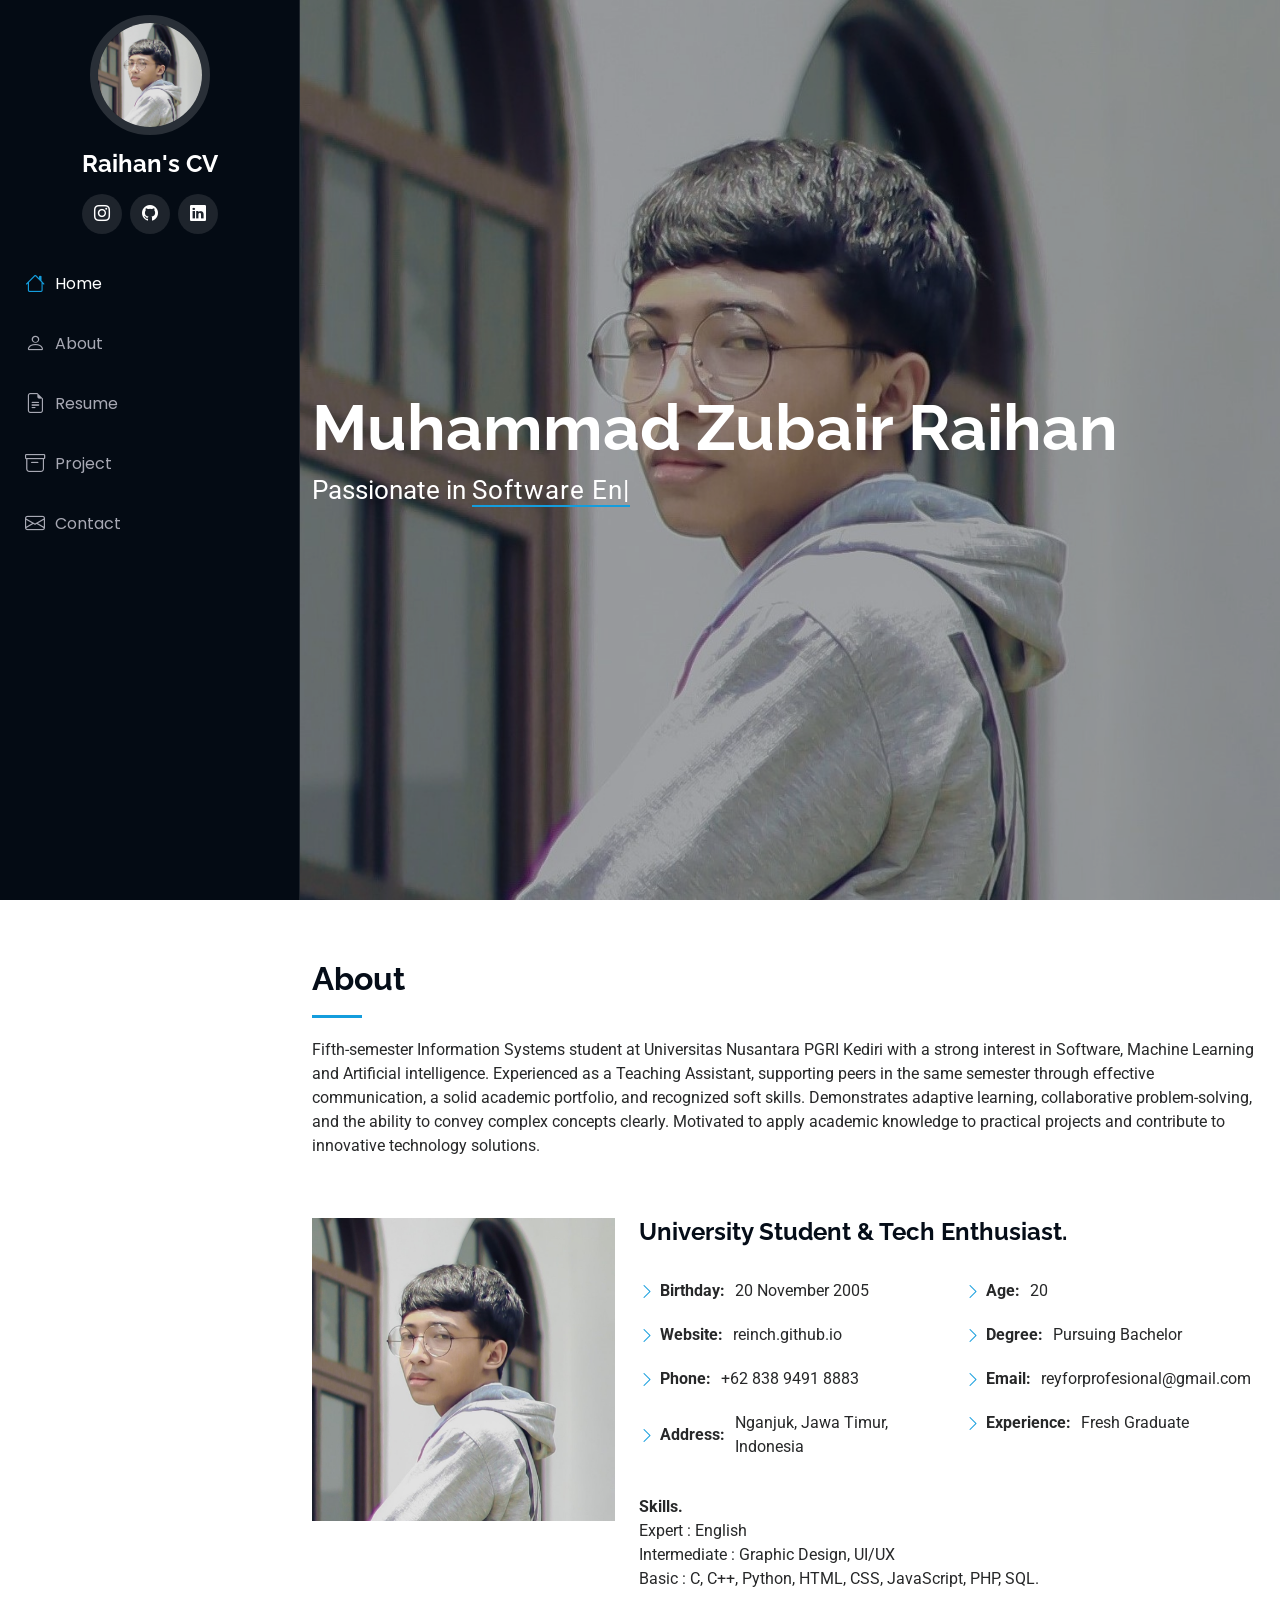
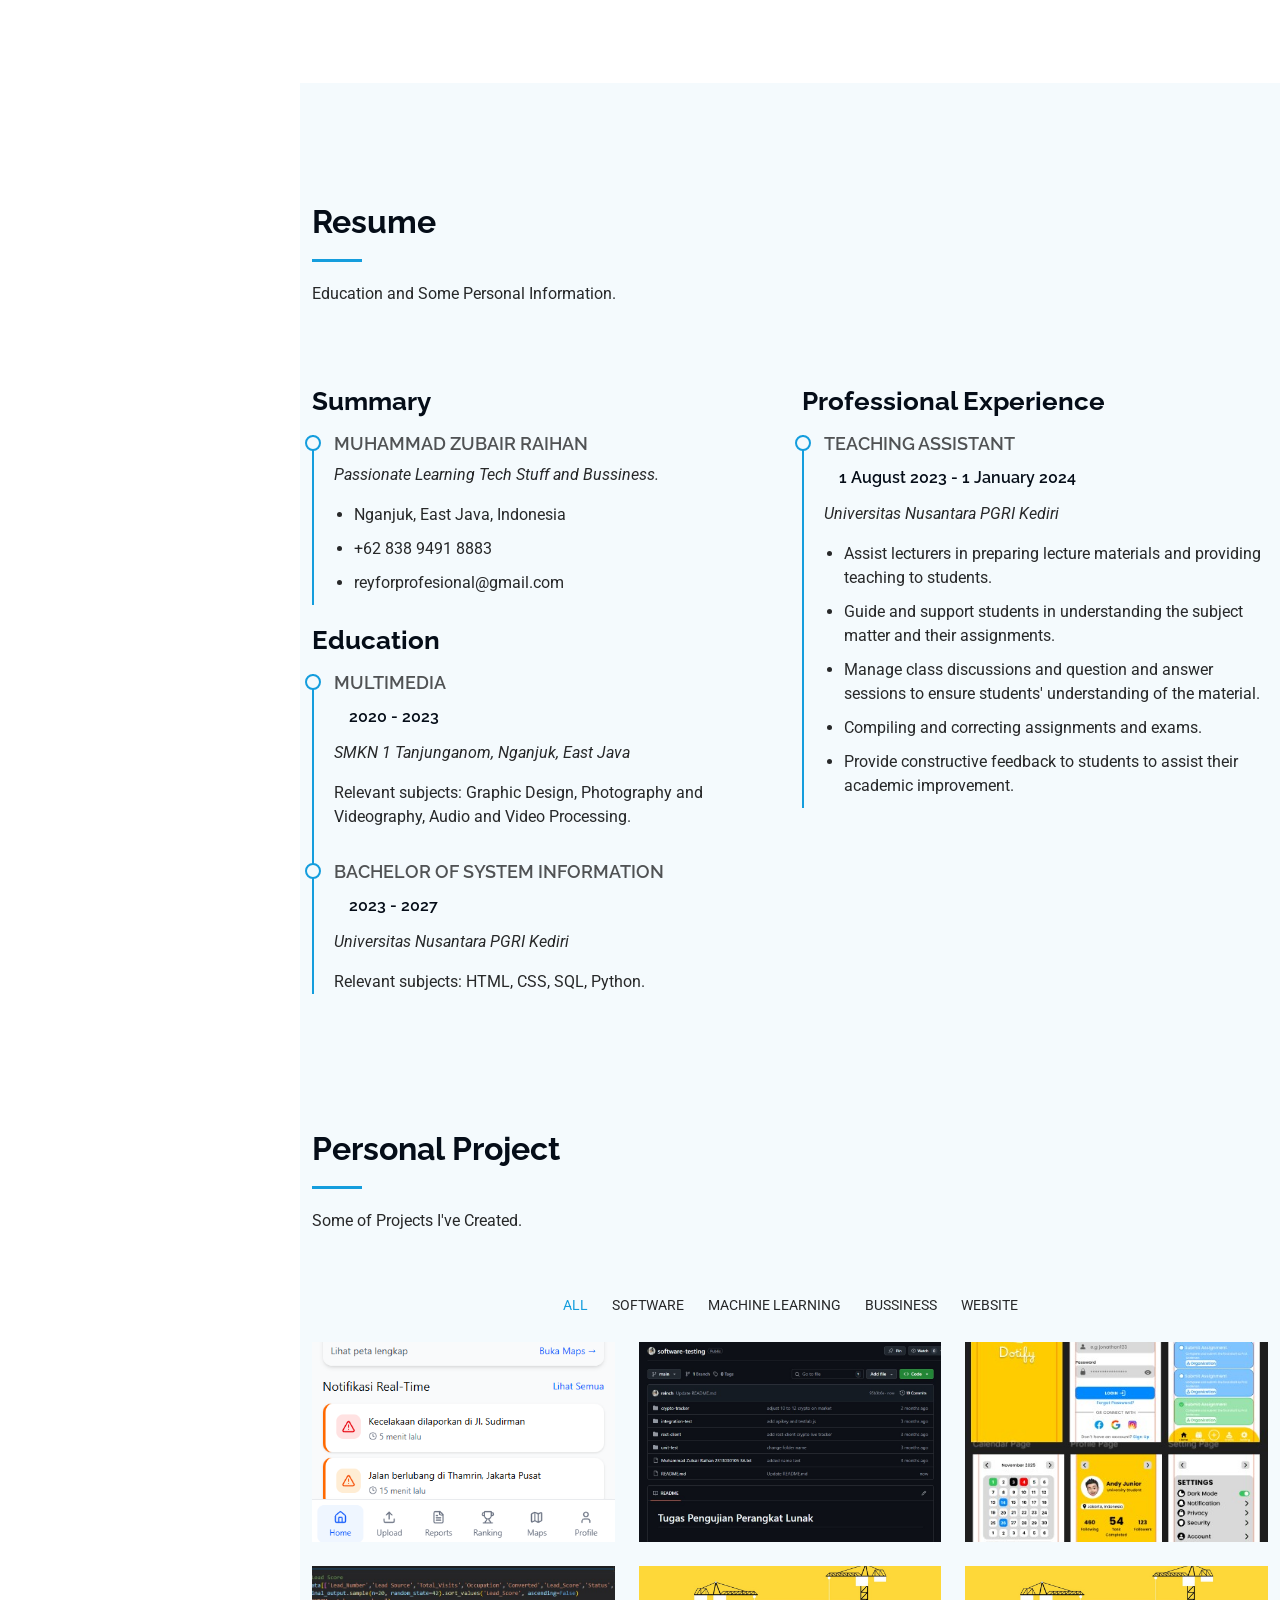
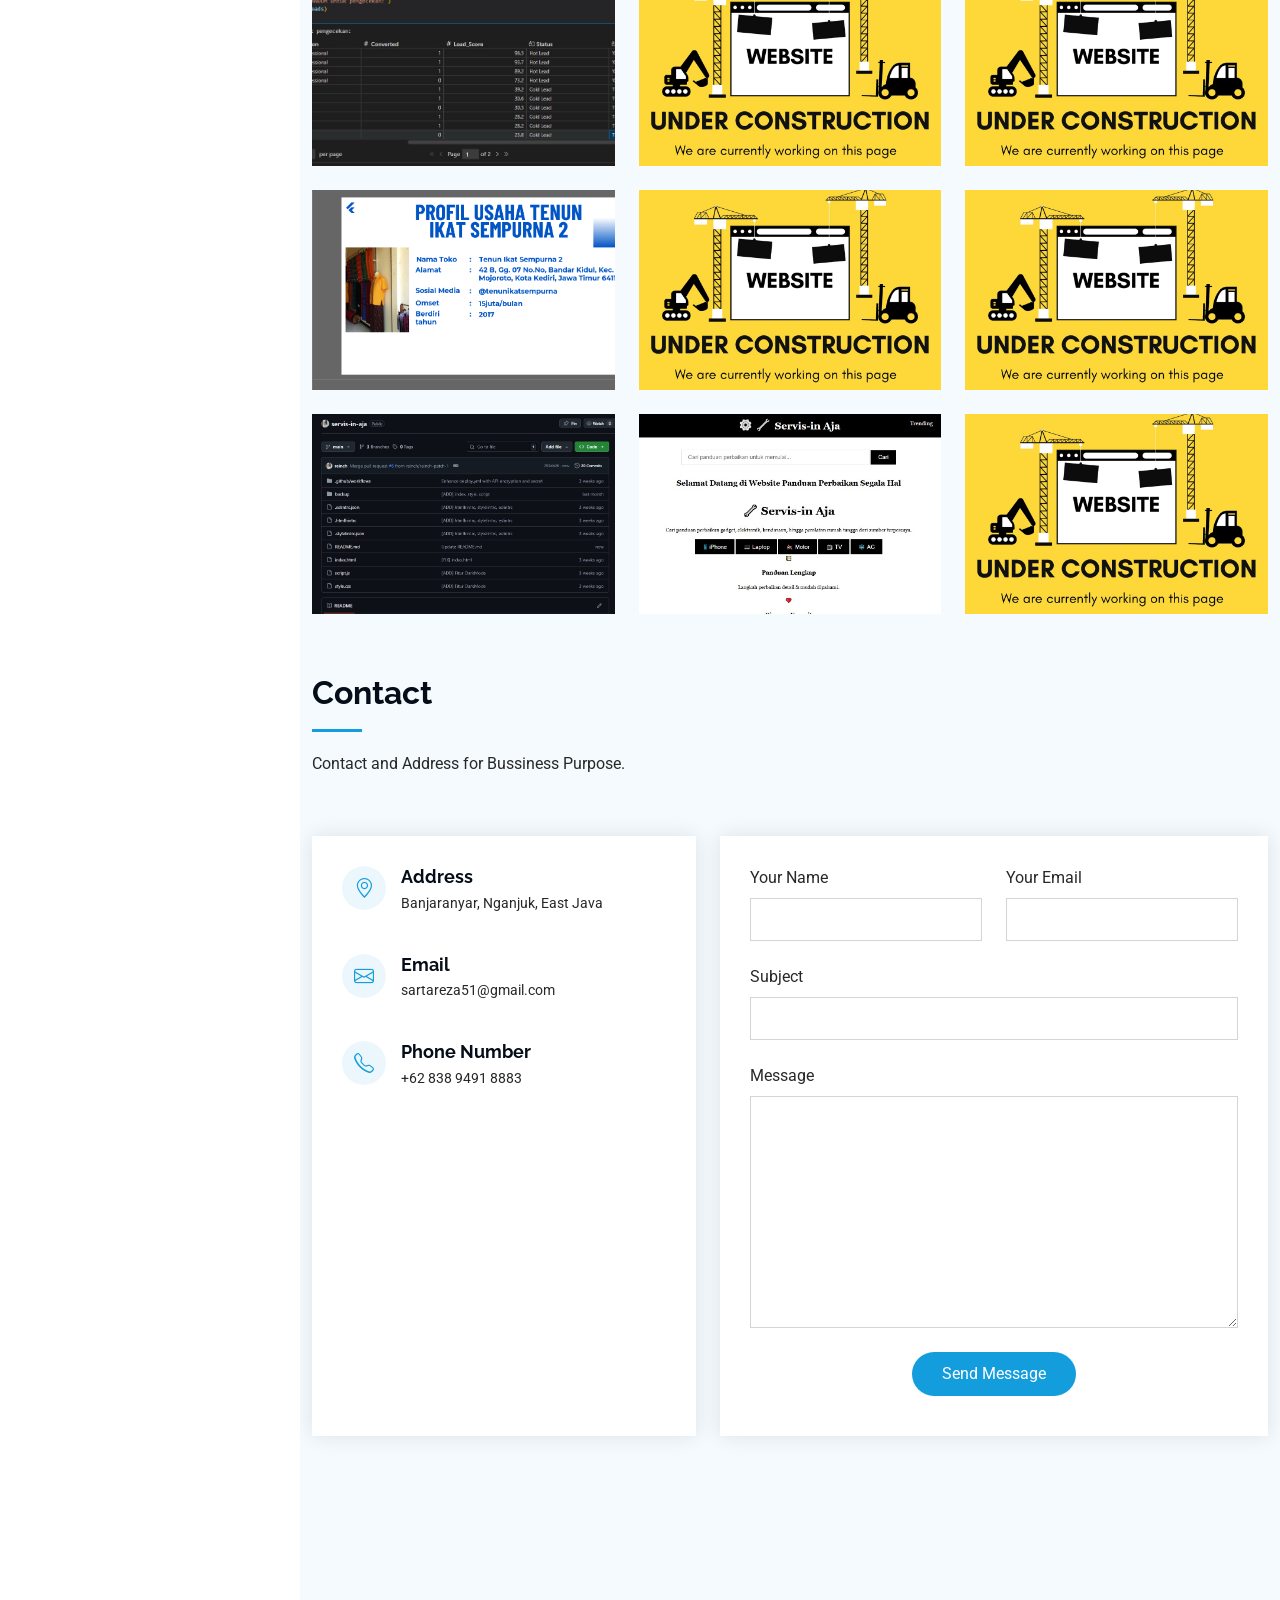
==== commit 7858a2e9: "[UPDATE] age" ====
--- a/index.html
+++ b/index.html
@@ -108,7 +108,7 @@
               </div>
               <div class="col-lg-6">
                 <ul>
-                  <li><i class="bi bi-chevron-right"></i> <strong>Age:</strong> <span>23</span></li>
+                  <li><i class="bi bi-chevron-right"></i> <strong>Age:</strong> <span>20</span></li>
                   <li><i class="bi bi-chevron-right"></i> <strong>Degree:</strong> <span>Pursuing Bachelor</span></li>
                   <li><i class="bi bi-chevron-right"></i> <strong>Email:</strong> <span>reyforprofesional@gmail.com</span></li>
                   <li><i class="bi bi-chevron-right"></i> <strong>Experience:</strong> <span>Fresh Graduate</span></li>
